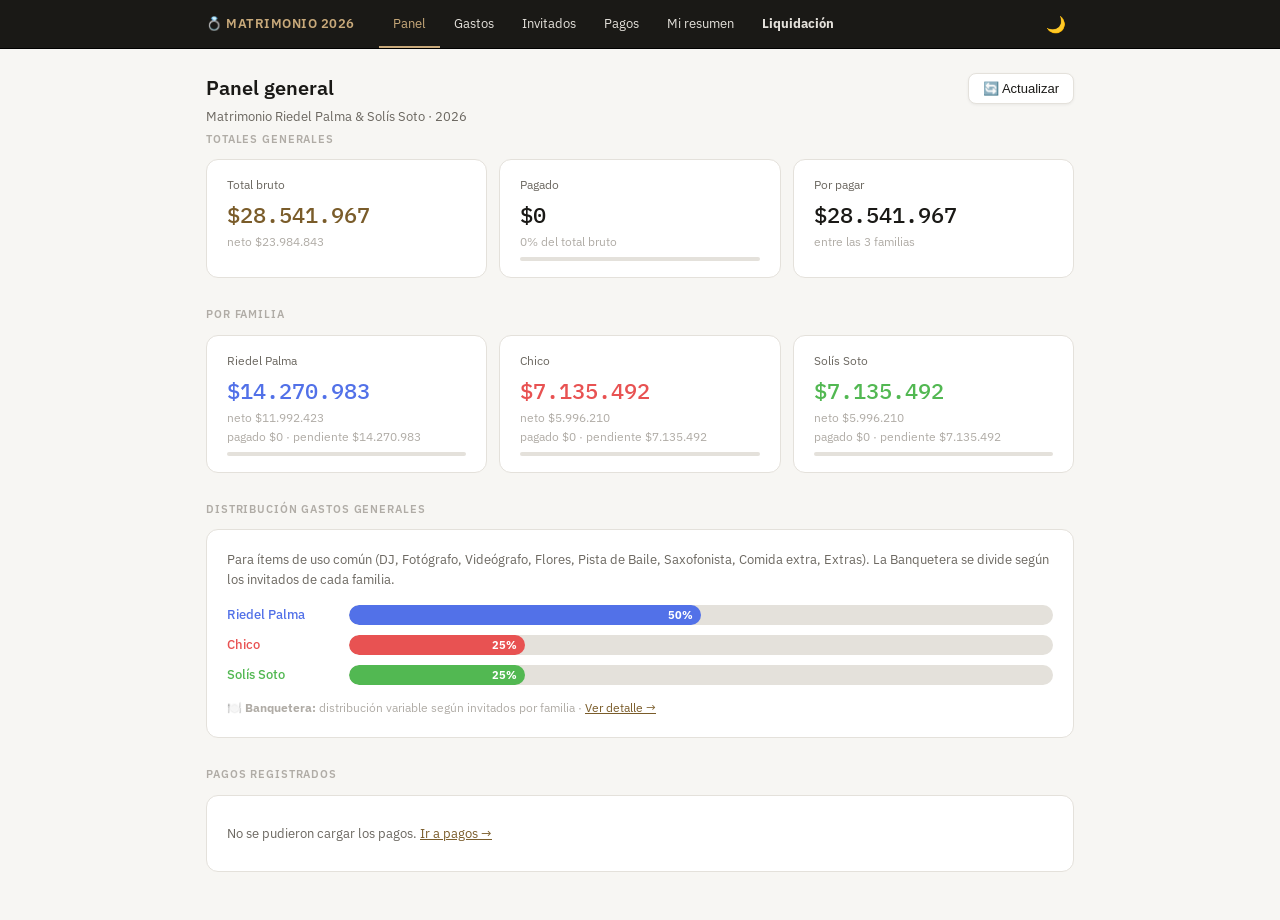
==== index.html @ 16d9fa41 "Update index.html" ====
<!DOCTYPE html>
<html lang="es">
<head>
<meta charset="UTF-8">
<meta name="viewport" content="width=device-width, initial-scale=1, viewport-fit=cover">
<title>Panel — Matrimonio 2026</title>
<link rel="stylesheet" href="style.css">
</head>
<body>

<nav class="site-nav">
  <div class="site-nav-inner">
    <a class="site-nav-brand" href="index.html">💍 Matrimonio 2026</a>
    <ul class="site-nav-links">
      <li><a href="index.html">Panel</a></li>
      <li><a href="gastos.html">Gastos</a></li>
      <li><a href="invitados.html">Invitados</a></li>
      <li><a href="pagos.html">Pagos</a></li>
      <li><a href="familia.html">Mi resumen</a></li>
      <li><a href="liquidacion.html"><strong>Liquidación</strong></a></li>
    </ul>
    <button class="theme-toggle" id="theme-toggle" aria-label="Cambiar tema">🌙</button>
  </div>
</nav>

<!-- Modal editar pago -->
<div id="edit-modal" style="display:none;position:fixed;inset:0;background:rgba(0,0,0,.5);z-index:999;align-items:center;justify-content:center;padding:20px">
  <div style="background:var(--bg-card);border:1px solid var(--border);border-radius:12px;padding:24px;width:100%;max-width:400px;box-shadow:0 16px 48px rgba(0,0,0,.4)">
    <div style="display:flex;justify-content:space-between;align-items:center;margin-bottom:18px">
      <span style="font-weight:600;font-size:15px">Editar pago</span>
      <button onclick="cerrarModal()" style="background:none;border:none;cursor:pointer;color:var(--fg-muted);font-size:20px;line-height:1">×</button>
    </div>
    <input type="hidden" id="edit-id">
    <div style="margin-bottom:12px">
      <label style="font-size:12px;font-weight:500;color:var(--fg-muted);display:block;margin-bottom:4px">Familia</label>
      <select id="edit-familia" style="width:100%;padding:8px 10px;border:1px solid var(--border);border-radius:7px;background:var(--input-bg,var(--card-bg));color:var(--fg);font-size:14px">
        <option value="Riedel Palma">Riedel Palma</option>
        <option value="Chico">Chico</option>
        <option value="Solís Soto">Solís Soto</option>
      </select>
    </div>
    <div style="margin-bottom:12px">
      <label style="font-size:12px;font-weight:500;color:var(--fg-muted);display:block;margin-bottom:4px">Concepto</label>
      <input id="edit-concepto" type="text" style="width:100%;padding:8px 10px;border:1px solid var(--border);border-radius:7px;background:var(--input-bg,var(--card-bg));color:var(--fg);font-size:14px;box-sizing:border-box">
    </div>
    <div style="margin-bottom:18px">
      <label style="font-size:12px;font-weight:500;color:var(--fg-muted);display:block;margin-bottom:4px">Monto ($)</label>
      <input id="edit-monto" type="number" min="0" style="width:100%;padding:8px 10px;border:1px solid var(--border);border-radius:7px;background:var(--input-bg,var(--card-bg));color:var(--fg);font-size:14px;box-sizing:border-box">
    </div>
    <div style="display:flex;gap:10px">
      <button onclick="cerrarModal()" style="flex:1;padding:9px;border:1px solid var(--border);border-radius:7px;background:none;color:var(--fg);cursor:pointer;font-size:14px">Cancelar</button>
      <button onclick="guardarEdicion()" style="flex:1;padding:9px;border:none;border-radius:7px;background:var(--accent);color:#fff;cursor:pointer;font-size:14px;font-weight:600">Guardar</button>
    </div>
  </div>
</div>

<main class="page">
  <div style="display:flex;align-items:flex-start;justify-content:space-between;flex-wrap:wrap;gap:10px;margin-bottom:4px">
    <div>
      <h1 class="page-title" style="margin:0">Panel general</h1>
      <p class="page-subtitle" style="margin:4px 0 0">Matrimonio Riedel Palma &amp; Solís Soto · 2026</p>
    </div>
    <button id="btn-refresh" onclick="refrescar()" style="display:inline-flex;align-items:center;gap:6px;padding:7px 14px;border-radius:8px;background:var(--bg-card);border:1px solid var(--border);color:var(--fg);cursor:pointer;font-size:13px;font-weight:500;box-shadow:0 1px 3px rgba(0,0,0,.06)">
      🔄 Actualizar
    </button>
  </div>
  <div id="root"></div>
</main>

<script type="module">
import { apiFetch, apiPost, fileToBase64, fmt, initTheme, highlightNav, toast } from './api.js';

initTheme();
highlightNav();

window.eliminarPago = async function(id) {
  if (!confirm('¿Eliminar este pago?')) return;
  try {
    const res = await apiPost({ action: 'deletePago', id });
    if (res.ok) {
      toast('Pago eliminado');
      try { localStorage.removeItem(PAGOS_CACHE_KEY); } catch(e) {}
      render();
    } else toast(res.error || 'Error al eliminar', false);
  } catch(e) { toast(e.message || 'Error', false); }
};

window.editarPago = function(id, familia, concepto, monto) {
  document.getElementById('edit-id').value       = id;
  document.getElementById('edit-familia').value  = familia;
  document.getElementById('edit-concepto').value = concepto;
  document.getElementById('edit-monto').value    = monto;
  document.getElementById('edit-modal').style.display = 'flex';
};
window.cerrarModal = function() {
  document.getElementById('edit-modal').style.display = 'none';
};
window.guardarEdicion = async function() {
  const id      = document.getElementById('edit-id').value;
  const familia = document.getElementById('edit-familia').value;
  const concepto= document.getElementById('edit-concepto').value.trim();
  const monto   = parseFloat(document.getElementById('edit-monto').value);
  if (!familia || !concepto || !monto) { toast('Completa todos los campos', false); return; }
  try {
    const res = await apiPost({ action: 'editPago', id, data: { familia, concepto, monto } });
    if (res.ok) {
      toast('Pago actualizado ✓');
      cerrarModal();
      try { localStorage.removeItem(PAGOS_CACHE_KEY); } catch(e) {}
      render();
    } else toast(res.error || 'Error', false);
  } catch(e) { toast(e.message || 'Error', false); }
};

// ── Totales fijos (sin Banquetera — ésta viene de la API) ─────
// Suma de: Centro de Eventos, DJ, Fotógrafo, Videógrafo,
// Maquilladora, Comida extra, Pista de Baile, Ceremonia,
// Saxofonista, Flores, Extras  (todos × 1.19 IVA normal)
const FIXED = {
  r: { n: 11992423, b: 14270983 },
  c: { n:  5996210, b:  7135492 },
  s: { n:  5996210, b:  7135492 },
};

// Ítems sin precio fijo (Ceremonia, Maquilladora) — sus pagos se suman al bruto total
const ZERO_BUDGET_NAMES = ['ceremonia', 'maquilladora'];
function computeZeroBudgetPaid(pagos) {
  const z = { r:0, c:0, s:0 };
  (pagos||[]).forEach(p => {
    const concepto = String(p.concepto||'').toLowerCase();
    if (ZERO_BUDGET_NAMES.some(n => concepto.startsWith(n) || concepto.includes(n))) {
      const k = p.familia === 'Riedel Palma' ? 'r' : p.familia === 'Chico' ? 'c' : 's';
      z[k] += Number(p.monto)||0;
    }
  });
  return z;
}

// ── Liquidación dos bloques ───────────────────────────────────
// Bloque A = Riedel (50% del total)
// Bloque B = Chico + Solís Soto (50% del total, 50/50 interno)
// Banquetera: split por invitados (sr% Riedel, resto para bloque B)
//
// Nivel 1: Riedel vs bloque B combinado
// Nivel 2: interno Chico vs Solís (50/50 de lo que corresponde al bloque B)

function computeLiquidacion(pagos, banq) {
  const paid = { r:0, c:0, s:0 };
  const banqPaid = { r:0, c:0, s:0 };

  (pagos||[]).forEach(p => {
    const k = p.familia === 'Riedel Palma' ? 'r' : p.familia === 'Chico' ? 'c' : 's';
    const m = Number(p.monto)||0;
    const c = String(p.concepto||'').toLowerCase();
    if (c.includes('banquetera') || c.includes('catering') || c.includes('comida')) {
      banqPaid[k] += m;
    } else {
      paid[k] += m;
    }
  });

  const restoTotal = paid.r + paid.c + paid.s;
  const banqTotal  = banqPaid.r + banqPaid.c + banqPaid.s;
  const grandTotal = restoTotal + banqTotal;

  // Split banquetera para Riedel (resto queda para bloque B)
  let sr = 0.50;
  if (banq && banq.totalInvitados > 0) sr = (banq.invitadosR||0) / banq.totalInvitados;

  // ─ Nivel 1: Riedel vs bloque B ─
  const riedel_paid  = paid.r + banqPaid.r;
  const riedel_debe  = restoTotal * 0.50 + banqTotal * sr;
  const riedel_net   = riedel_paid - riedel_debe; // + = acreedor, − = deudor

  // ─ Nivel 2: interno Chico / Solís ─
  // Cada uno debe pagar 50% de la obligación total del bloque B
  const cs_debe_total = restoTotal * 0.50 + banqTotal * (1 - sr);
  const each_cs_debe  = cs_debe_total / 2;
  const c_paid = paid.c + banqPaid.c;
  const s_paid = paid.s + banqPaid.s;
  const c_net  = c_paid - each_cs_debe; // + = acreedor, − = deudor (dentro del bloque)
  const s_net  = s_paid - each_cs_debe;

  return { riedel_net, c_net, s_net, riedel_paid, c_paid, s_paid, riedel_debe, each_cs_debe, grandTotal, cs_debe_total };
}

function renderLiquidacion(pagos) {
  const banq = _lastBanq;
  const { riedel_net, c_net, s_net, riedel_paid, c_paid, s_paid, riedel_debe, each_cs_debe, grandTotal, cs_debe_total } = computeLiquidacion(pagos, banq);

  const NAMES = { r:'Riedel Palma', c:'Chico', s:'Solís Soto' };
  const badge = k => `<span class="badge badge-${k}">${NAMES[k]}</span>`;
  const badgeCS = `<span class="badge badge-c" style="margin-right:2px">Chico</span><span class="badge badge-s">Solís Soto</span>`;

  if (grandTotal < 100) {
    return `<p style="font-size:13px;color:var(--fg-muted);padding:4px 0">Aún no hay pagos registrados.</p>`;
  }

  // Nivel 1: transferencia entre bloques
  const bloqueRow = (() => {
    const cs_paid = c_paid + s_paid;
    const rColor = riedel_net >= 0 ? 'var(--green,#22c55e)' : 'var(--red,#ef4444)';
    const csColor = riedel_net <= 0 ? 'var(--green,#22c55e)' : 'var(--red,#ef4444)';
    const inter = Math.abs(Math.round(riedel_net));
    const interRow = inter > 100 ? `
      <div style="display:flex;align-items:center;gap:10px;padding:14px 0;border-top:1px solid var(--border);margin-top:4px">
        ${riedel_net < 0 ? badge('r') : badgeCS}
        <span style="color:var(--fg-faint);font-size:20px;line-height:1">→</span>
        ${riedel_net < 0 ? badgeCS : badge('r')}
        <span style="flex:1"></span>
        <span style="font-size:17px;font-weight:700;font-variant-numeric:tabular-nums">$${fmt(inter)}</span>
      </div>` : `<div style="padding:10px 0;color:var(--fg-muted);font-size:13px">✅ Ambos bloques están al día entre sí.</div>`;
    return `
      <div style="display:flex;justify-content:space-between;align-items:center;padding:12px 0;border-bottom:1px solid var(--border);font-size:13px">
        ${badge('r')}
        <span style="color:var(--fg-muted)">pagó $${fmt(riedel_paid)} · debía $${fmt(Math.round(riedel_debe))}</span>
        <span style="font-weight:600;color:${rColor}">${riedel_net >= 0 ? '✔' : '→ ' + fmt(Math.abs(Math.round(riedel_net)))}</span>
      </div>
      <div style="display:flex;justify-content:space-between;align-items:center;padding:12px 0;border-bottom:1px solid var(--border);font-size:13px">
        ${badgeCS}
        <span style="color:var(--fg-muted)">pagó $${fmt(c_paid + s_paid)} · debían $${fmt(Math.round(cs_debe_total))}</span>
        <span style="font-weight:600;color:${csColor}">${riedel_net <= 0 ? '✔' : '→ ' + fmt(Math.abs(Math.round(riedel_net)))}</span>
      </div>
      ${interRow}`;
  })();

  // Nivel 2: interno Chico / Solís
  const internoRow = (() => {
    const inter = Math.abs(Math.round(c_net));
    if (inter < 100) return `<div style="padding:10px 0;color:var(--fg-muted);font-size:13px">✅ Chico y Solís están al día entre sí.</div>`;
    const from = c_net < 0 ? 'c' : 's';
    const to   = c_net < 0 ? 's' : 'c';
    return `
      <div style="display:flex;justify-content:space-between;align-items:center;padding:10px 0;border-bottom:1px solid var(--border);font-size:13px">
        ${badge('c')}
        <span style="color:var(--fg-muted)">pagó $${fmt(c_paid)} · debía $${fmt(Math.round(each_cs_debe))}</span>
        <span style="font-weight:600;color:${c_net < 0 ? 'var(--red,#ef4444)' : 'var(--green,#22c55e)'}">
          ${c_net >= 0 ? '✔' : '→ ' + fmt(Math.abs(Math.round(c_net)))}
        </span>
      </div>
      <div style="display:flex;justify-content:space-between;align-items:center;padding:10px 0;border-bottom:1px solid var(--border);font-size:13px">
        ${badge('s')}
        <span style="color:var(--fg-muted)">pagó $${fmt(s_paid)} · debía $${fmt(Math.round(each_cs_debe))}</span>
        <span style="font-weight:600;color:${s_net < 0 ? 'var(--red,#ef4444)' : 'var(--green,#22c55e)'}">
          ${s_net >= 0 ? '✔' : '→ ' + fmt(Math.abs(Math.round(s_net)))}
        </span>
      </div>
      <div style="display:flex;align-items:center;gap:10px;padding:14px 0;border-top:1px solid var(--border);margin-top:4px">
        ${badge(from)}
        <span style="color:var(--fg-faint);font-size:20px;line-height:1">→</span>
        ${badge(to)}
        <span style="flex:1"></span>
        <span style="font-size:17px;font-weight:700;font-variant-numeric:tabular-nums">$${fmt(inter)}</span>
      </div>`;
  })();

  return `
    <div style="font-size:11px;font-weight:600;color:var(--fg-muted);letter-spacing:.06em;text-transform:uppercase;margin-bottom:4px">Total pagado entre todos</div>
    <div style="font-size:26px;font-weight:700;font-variant-numeric:tabular-nums;margin-bottom:20px">$${fmt(grandTotal)}</div>

    <div style="font-size:11px;font-weight:600;color:var(--fg-muted);letter-spacing:.06em;text-transform:uppercase;margin-bottom:6px">Entre bloques (Riedel 50% · Chico+Solís 50%)</div>
    ${bloqueRow}

    <div style="font-size:11px;font-weight:600;color:var(--fg-muted);letter-spacing:.06em;text-transform:uppercase;margin:22px 0 6px">Interno: Chico / Solís Soto</div>
    ${internoRow}

    <p style="font-size:11px;color:var(--fg-faint);margin-top:14px">Banquetera por número de invitados · todo lo demás 50/50 entre bloques · Chico y Solís dividen su mitad al 50/50.</p>
  `;
}

const root = document.getElementById('root');
let BRUTO = { r:0, c:0, s:0 };
let NETO  = { r:0, c:0, s:0 };
let BRUTO_TOTAL = 0, NETO_TOTAL = 0;
let _lastBanq = null; // para liquidación

function familiaCard(k, label, bruto, neto, pagado, pend) {
  const pct = bruto > 0 ? Math.min(100, Math.round(pagado / bruto * 100)) : 0;
  return `<div class="stat-tile ${k}">
    <div class="label">${label}</div>
    <div class="value">$${fmt(bruto)}</div>
    <div class="sub" style="display:flex;flex-direction:column;gap:1px">
      <span>neto $${fmt(neto)}</span>
      <span>pagado $${fmt(pagado)} · pendiente $${fmt(pend)}</span>
    </div>
    <div class="progress-wrap"><div class="progress-track">
      <div class="progress-fill" style="width:${pct}%;background:var(--${k}-color)"></div>
    </div></div>
  </div>`;
}

function renderPagos(pagos) {
  if (!pagos || !pagos.length) {
    return '<p style="color:var(--fg-muted);font-size:13px;padding:8px 0">Aún no hay pagos. <a href="pagos.html" style="color:var(--accent-fg)">Registrar uno →</a></p>';
  }
  const todos = [...pagos].reverse();
  return `<div class="table-wrap"><table>
    <thead><tr><th>Fecha</th><th>Familia</th><th>Concepto</th><th class="num">Monto</th><th>Comprobante</th><th></th></tr></thead>
    <tbody>${todos.map(p => {
      const k = p.familia === 'Riedel Palma' ? 'r' : p.familia === 'Chico' ? 'c' : 's';
      const urls = p.comprobante
        ? p.comprobante.split(',').map(u => u.trim()).filter(u => u.startsWith('http'))
        : [];
      const verLinks = urls.map((u, i) =>
        `<a href="${u}" target="_blank" style="color:var(--accent-fg);font-size:12px">
          ${urls.length > 1 ? `Ver ${i+1}` : 'Ver'} →
        </a>`).join('');
      const comp = `
        <div style="display:inline-flex;align-items:center;gap:6px;flex-wrap:wrap">
          ${verLinks}
          <label style="cursor:pointer;color:var(--accent-fg);font-size:12px;display:inline-flex;align-items:center;gap:3px">
            📎 ${urls.length ? 'Otro' : 'Adjuntar'}
            <input type="file" accept="image/*,application/pdf" hidden
              onchange="subirComp('${p.id}', this)">
          </label>
        </div>`;
      return `<tr>
        <td>${p.fecha}</td>
        <td><span class="badge badge-${k}">${p.familia}</span></td>
        <td>${p.concepto}</td>
        <td class="num">$${fmt(p.monto)}</td>
        <td id="comp-cell-${p.id}">${comp}</td>
        <td style="white-space:nowrap">
          ${!p.id.startsWith('G') ? `<button class="btn-edit-pago"
            data-id="${p.id}"
            data-familia="${p.familia}"
            data-concepto="${(p.concepto||'').replace(/&/g,'&amp;').replace(/"/g,'&quot;')}"
            data-monto="${p.monto}"
            style="background:none;border:none;cursor:pointer;color:var(--fg-muted);font-size:14px;padding:2px 5px;line-height:1" title="Editar">✏️</button>` : ''}
          <button onclick="eliminarPago('${p.id}')" style="background:none;border:none;cursor:pointer;color:var(--fg-faint);font-size:16px;padding:2px 5px;line-height:1" title="Eliminar">×</button>
        </td>
      </tr>`;
    }).join('')}</tbody>
  </table></div>
  <p style="text-align:right;margin-top:10px"><a href="pagos.html" style="color:var(--accent-fg);font-size:13px">Registrar pago →</a></p>`;
}

window.subirComp = async function(pagoId, input) {
  const file = input.files[0];
  if (!file) return;
  const cell = document.getElementById(`comp-cell-${pagoId}`);
  // Guardar URLs existentes antes de mostrar "Subiendo…"
  const prevUrls = cell
    ? Array.from(cell.querySelectorAll('a[href]')).map(a => a.href).filter(u => u.startsWith('http'))
    : [];
  if (cell) cell.innerHTML = '<span style="font-size:12px;color:var(--fg-muted)">Subiendo…</span>';
  try {
    const b64 = await fileToBase64(file);
    const res = await apiPost({
      action:   'uploadComprobante',
      pagoId,
      fileData: b64,
      mimeType: file.type,
      fileName: file.name,
    });
    if (res.ok && res.url) {
      const allUrls = res.allUrls
        ? res.allUrls.split(',').map(u => u.trim()).filter(u => u.startsWith('http'))
        : [...prevUrls, res.url].filter((u, i, arr) => u.startsWith('http') && arr.indexOf(u) === i);
      const verLinks = allUrls.map((u, i) =>
        `<a href="${u}" target="_blank" style="color:var(--accent-fg);font-size:12px">
          ${allUrls.length > 1 ? `Ver ${i+1}` : 'Ver'} →
        </a>`).join('');
      if (cell) cell.innerHTML = `
        <div style="display:inline-flex;align-items:center;gap:6px;flex-wrap:wrap">
          ${verLinks}
          <label style="cursor:pointer;color:var(--accent-fg);font-size:12px;display:inline-flex;align-items:center;gap:3px">
            📎 Otro
            <input type="file" accept="image/*,application/pdf" hidden
              onchange="subirComp('${pagoId}', this)">
          </label>
        </div>`;
      try { localStorage.removeItem(PAGOS_CACHE_KEY); } catch(e) {}
      toast('Comprobante subido ✓');
    } else {
      if (cell) cell.innerHTML = '<span style="color:#c0392b;font-size:12px">Error</span>';
      toast('Error al subir', false);
    }
  } catch(err) {
    if (cell) cell.innerHTML = '<span style="color:#c0392b;font-size:12px">Error</span>';
    toast(err.message || 'Error al subir', false);
  }
};

function renderPanel(pagos) {
  const pagado = { r: 0, c: 0, s: 0 };
  (pagos || []).forEach(p => {
    const k = p.familia === 'Riedel Palma' ? 'r' : p.familia === 'Chico' ? 'c' : 's';
    pagado[k] += Number(p.monto) || 0;
  });
  const pagadoTotal = pagado.r + pagado.c + pagado.s;

  // Ítems sin precio fijo (ej. Ceremonia) — sus pagos engrosan el total bruto
  const zp = computeZeroBudgetPaid(pagos);
  const bruto = { r: BRUTO.r + zp.r, c: BRUTO.c + zp.c, s: BRUTO.s + zp.s };
  const brutoTotal = bruto.r + bruto.c + bruto.s;

  const pend = {
    r: Math.max(0, bruto.r - pagado.r),
    c: Math.max(0, bruto.c - pagado.c),
    s: Math.max(0, bruto.s - pagado.s),
  };
  const pendTotal = pend.r + pend.c + pend.s;
  const pct = brutoTotal > 0 ? Math.min(100, Math.round(pagadoTotal / brutoTotal * 100)) : 0;

  root.innerHTML = `
    <div class="section-label">Totales generales</div>
    <div class="stat-grid" style="margin-bottom:28px">
      <div class="stat-tile t">
        <div class="label">Total bruto</div>
        <div class="value">$${fmt(brutoTotal)}</div>
        <div class="sub">neto $${fmt(NETO_TOTAL)}</div>
      </div>
      <div class="stat-tile">
        <div class="label">Pagado</div>
        <div class="value">$${fmt(pagadoTotal)}</div>
        <div class="sub">${pct}% del total bruto</div>
        <div class="progress-wrap"><div class="progress-track"><div class="progress-fill" style="width:${pct}%"></div></div></div>
      </div>
      <div class="stat-tile">
        <div class="label">Por pagar</div>
        <div class="value">$${fmt(pendTotal)}</div>
        <div class="sub">entre las 3 familias</div>
      </div>
    </div>

    <div class="section-label">Por familia</div>
    <div class="stat-grid" style="margin-bottom:28px">
      ${familiaCard('r','Riedel Palma',bruto.r,NETO.r,pagado.r,pend.r)}
      ${familiaCard('c','Chico',bruto.c,NETO.c,pagado.c,pend.c)}
      ${familiaCard('s','Solís Soto',bruto.s,NETO.s,pagado.s,pend.s)}
    </div>

    <div class="section-label">Distribución gastos generales</div>
    <div class="card" style="margin-bottom:28px">
      <p style="font-size:13px;color:var(--fg-muted);margin:0 0 16px">
        Para ítems de uso común (DJ, Fotógrafo, Videógrafo, Flores, Pista de Baile, Saxofonista, Comida extra, Extras). La Banquetera se divide según los invitados de cada familia.
      </p>
      <div style="display:flex;flex-direction:column;gap:10px">
        <div style="display:flex;align-items:center;gap:12px">
          <span style="width:110px;font-size:13px;font-weight:500;color:var(--r-color)">Riedel Palma</span>
          <div style="flex:1;background:var(--border);border-radius:99px;overflow:hidden;height:20px">
            <div style="width:50%;background:var(--r-color);height:100%;border-radius:99px;display:flex;align-items:center;justify-content:flex-end;padding-right:8px">
              <span style="font-size:11px;font-weight:700;color:#fff">50%</span>
            </div>
          </div>
        </div>
        <div style="display:flex;align-items:center;gap:12px">
          <span style="width:110px;font-size:13px;font-weight:500;color:var(--c-color)">Chico</span>
          <div style="flex:1;background:var(--border);border-radius:99px;overflow:hidden;height:20px">
            <div style="width:25%;background:var(--c-color);height:100%;border-radius:99px;display:flex;align-items:center;justify-content:flex-end;padding-right:8px">
              <span style="font-size:11px;font-weight:700;color:#fff">25%</span>
            </div>
          </div>
        </div>
        <div style="display:flex;align-items:center;gap:12px">
          <span style="width:110px;font-size:13px;font-weight:500;color:var(--s-color)">Solís Soto</span>
          <div style="flex:1;background:var(--border);border-radius:99px;overflow:hidden;height:20px">
            <div style="width:25%;background:var(--s-color);height:100%;border-radius:99px;display:flex;align-items:center;justify-content:flex-end;padding-right:8px">
              <span style="font-size:11px;font-weight:700;color:#fff">25%</span>
            </div>
          </div>
        </div>
      </div>
      <p style="font-size:12px;color:var(--fg-faint);margin:14px 0 0">
        🍽️ <strong>Banquetera:</strong> distribución variable según invitados por familia · <a href="gastos.html" style="color:var(--accent-fg)">Ver detalle →</a>
      </p>
    </div>

    <div class="section-label">Pagos registrados</div>
    <div class="card" id="pagos-card">
      ${renderPagos(pagos)}
    </div>

  `;
}

const PAGOS_CACHE_KEY = 'panel_pagos_v1';
const BANQ_CACHE_KEY  = 'panel_banq_v1';

function getCached(key) {
  try {
    const raw = localStorage.getItem(key);
    if (!raw) return null;
    const { ts, data } = JSON.parse(raw);
    if (Date.now() - ts < 10 * 60 * 1000) return data;
  } catch(e) {}
  return null;
}
function setCached(key, data) {
  try { localStorage.setItem(key, JSON.stringify({ ts: Date.now(), data })); } catch(e) {}
}

function applyBanq(banq) {
  if (!banq || banq.error) return;
  _lastBanq = banq;
  BRUTO = { r: FIXED.r.b + (banq.rb||0), c: FIXED.c.b + (banq.cb||0), s: FIXED.s.b + (banq.sb||0) };
  NETO  = { r: FIXED.r.n + (banq.rn||0), c: FIXED.c.n + (banq.cn||0), s: FIXED.s.n + (banq.sn||0) };
  BRUTO_TOTAL = BRUTO.r + BRUTO.c + BRUTO.s;
  NETO_TOTAL  = NETO.r  + NETO.c  + NETO.s;
}

async function render() {
  const cachedPagos = getCached(PAGOS_CACHE_KEY);
  const cachedBanq  = getCached(BANQ_CACHE_KEY);

  // Render inmediato con lo que hay en caché
  BRUTO = { r: FIXED.r.b, c: FIXED.c.b, s: FIXED.s.b };
  NETO  = { r: FIXED.r.n, c: FIXED.c.n, s: FIXED.s.n };
  BRUTO_TOTAL = BRUTO.r + BRUTO.c + BRUTO.s;
  NETO_TOTAL  = NETO.r  + NETO.c  + NETO.s;
  applyBanq(cachedBanq);           // totales completos si ya tenemos banquetera cacheada
  renderPanel(cachedPagos || []);

  // Actualizar desde la API en segundo plano
  try {
    const [banq, pagos] = await Promise.all([
      apiFetch('banquetera'),
      apiFetch('pagos'),
    ]);
    if (banq && !banq.error) {
      setCached(BANQ_CACHE_KEY, banq);
      applyBanq(banq);
    }
    const data = pagos || [];
    setCached(PAGOS_CACHE_KEY, data);
    renderPanel(data);
  } catch(e) {
    if (!cachedPagos) {
      const card = document.getElementById('pagos-card');
      if (card) card.innerHTML = `<p style="color:var(--fg-muted);font-size:13px;padding:8px 0">
        No se pudieron cargar los pagos. <a href="pagos.html" style="color:var(--accent-fg)">Ir a pagos →</a>
      </p>`;
    }
  }
}

// Delegated listener para botones de editar pago (evita problemas con comillas en onclick inline)
root.addEventListener('click', e => {
  const btn = e.target.closest('.btn-edit-pago');
  if (!btn) return;
  editarPago(btn.dataset.id, btn.dataset.familia, btn.dataset.concepto, parseFloat(btn.dataset.monto));
});

async function refrescar() {
  const btn = document.getElementById('btn-refresh');
  if (btn) { btn.textContent = '⏳ Cargando…'; btn.disabled = true; }
  try { localStorage.removeItem(PAGOS_CACHE_KEY); } catch(e) {}
  try { localStorage.removeItem(BANQ_CACHE_KEY); } catch(e) {}
  await render();
  if (btn) { btn.innerHTML = '🔄 Actualizar'; btn.disabled = false; }
}

render();
</script>
</body>
</html>
---- style.css ----
/* ============================================================
   Matrimonio 2026 — Sistema de diseño compartido
   ============================================================ */

@import url('https://fonts.googleapis.com/css2?family=IBM+Plex+Sans:wght@300;400;500;600&family=IBM+Plex+Mono:wght@400;500&display=swap');

/* ── Tokens ─────────────────────────────────────────────────── */
:root {
  --bg:        #f7f6f3;
  --bg-card:   #ffffff;
  --fg:        #1a1916;
  --fg-muted:  #6b6760;
  --fg-faint:  #b0aca6;
  --border:    #e4e1db;
  --border-strong: #ccc9c2;
  --accent:    #c8a97a;
  --accent-fg: #7a5c2a;
  --r-color:   #5271e8;
  --c-color:   #e85252;
  --s-color:   #52b852;
  --nav-bg:    #1a1916;
  --nav-fg:    #e4e1db;
  --nav-active:#c8a97a;
  color-scheme: light;
}

@media (prefers-color-scheme: dark) {
  :root:not([data-theme="light"]) {
    --bg:        #1a1916;
    --bg-card:   #242220;
    --fg:        #ede9e3;
    --fg-muted:  #9b9790;
    --fg-faint:  #5c5a55;
    --border:    #2e2c29;
    --border-strong: #3e3c38;
    --accent:    #c8a97a;
    --accent-fg: #e8c898;
    --nav-bg:    #111110;
    --nav-fg:    #c8c4be;
    color-scheme: dark;
  }
}
:root[data-theme="dark"] {
  --bg:        #1a1916;
  --bg-card:   #242220;
  --fg:        #ede9e3;
  --fg-muted:  #9b9790;
  --fg-faint:  #5c5a55;
  --border:    #2e2c29;
  --border-strong: #3e3c38;
  --accent:    #c8a97a;
  --accent-fg: #e8c898;
  --nav-bg:    #111110;
  --nav-fg:    #c8c4be;
  color-scheme: dark;
}

/* ── Reset ──────────────────────────────────────────────────── */
*, *::before, *::after { box-sizing: border-box; margin: 0; padding: 0; }

body {
  background: var(--bg);
  color: var(--fg);
  font-family: 'IBM Plex Sans', system-ui, sans-serif;
  font-size: 14px;
  line-height: 1.5;
  min-height: 100vh;
}

/* ── Nav ────────────────────────────────────────────────────── */
.site-nav {
  background: var(--nav-bg);
  position: sticky;
  top: 0;
  z-index: 100;
  border-bottom: 1px solid #000;
}
.site-nav-inner {
  display: flex;
  align-items: center;
  gap: 0;
  max-width: 900px;
  margin: 0 auto;
  padding: 0 16px;
  height: 48px;
}
.site-nav-brand {
  color: var(--nav-active);
  font-size: 13px;
  font-weight: 600;
  letter-spacing: 0.04em;
  text-transform: uppercase;
  text-decoration: none;
  margin-right: 24px;
  white-space: nowrap;
}
.site-nav-links {
  display: flex;
  align-items: center;
  gap: 0;
  list-style: none;
  overflow-x: auto;
  flex: 1;
}
.site-nav-links a {
  display: block;
  padding: 0 14px;
  height: 48px;
  line-height: 48px;
  color: var(--nav-fg);
  text-decoration: none;
  font-size: 13px;
  white-space: nowrap;
  transition: color 0.15s;
  border-bottom: 2px solid transparent;
}
.site-nav-links a:hover  { color: #fff; }
.site-nav-links a.active { color: var(--nav-active); border-bottom-color: var(--nav-active); }

/* Theme toggle */
.theme-toggle {
  margin-left: auto;
  background: none;
  border: none;
  color: var(--nav-fg);
  cursor: pointer;
  font-size: 16px;
  padding: 8px;
  border-radius: 6px;
}
.theme-toggle:hover { color: #fff; }

/* ── Page layout ────────────────────────────────────────────── */
.page {
  max-width: 900px;
  margin: 0 auto;
  padding: 24px 16px 48px;
}

.page-title {
  font-size: 20px;
  font-weight: 600;
  margin-bottom: 4px;
}
.page-subtitle {
  color: var(--fg-muted);
  font-size: 13px;
  margin-bottom: 24px;
}

/* ── Cards ──────────────────────────────────────────────────── */
.card {
  background: var(--bg-card);
  border: 1px solid var(--border);
  border-radius: 12px;
  padding: 20px;
}

.section-label {
  font-size: 11px;
  font-weight: 600;
  letter-spacing: 0.08em;
  text-transform: uppercase;
  color: var(--fg-faint);
  margin-bottom: 12px;
}

/* ── Stat tiles ─────────────────────────────────────────────── */
.stat-grid {
  display: grid;
  grid-template-columns: repeat(auto-fit, minmax(180px, 1fr));
  gap: 12px;
  margin-bottom: 20px;
}
.stat-tile {
  background: var(--bg-card);
  border: 1px solid var(--border);
  border-radius: 12px;
  padding: 16px 20px;
}
.stat-tile .label { font-size: 12px; color: var(--fg-muted); margin-bottom: 4px; }
.stat-tile .value {
  font-family: 'IBM Plex Mono', monospace;
  font-size: 22px;
  font-weight: 500;
  font-variant-numeric: tabular-nums;
}
.stat-tile .sub {
  font-size: 12px;
  color: var(--fg-faint);
  margin-top: 2px;
}
.stat-tile.r .value { color: var(--r-color); }
.stat-tile.c .value { color: var(--c-color); }
.stat-tile.s .value { color: var(--s-color); }
.stat-tile.t .value { color: var(--accent-fg); }

/* ── Tables ─────────────────────────────────────────────────── */
.table-wrap { overflow-x: auto; }
table {
  width: 100%;
  border-collapse: collapse;
  font-size: 13px;
}
th {
  text-align: left;
  font-size: 11px;
  font-weight: 600;
  letter-spacing: 0.05em;
  text-transform: uppercase;
  color: var(--fg-faint);
  padding: 8px 12px;
  border-bottom: 1px solid var(--border);
  white-space: nowrap;
}
td {
  padding: 10px 12px;
  border-bottom: 1px solid var(--border);
  vertical-align: middle;
}
tr:last-child td { border-bottom: none; }
tr:hover td { background: var(--bg); }
.num {
  font-family: 'IBM Plex Mono', monospace;
  font-variant-numeric: tabular-nums;
  text-align: right;
}

/* ── Tabs ───────────────────────────────────────────────────── */
.tabs {
  display: flex;
  gap: 0;
  border-bottom: 1px solid var(--border);
  margin-bottom: 16px;
  overflow-x: auto;
}
.tab-btn {
  background: none;
  border: none;
  border-bottom: 2px solid transparent;
  padding: 10px 16px;
  font: 13px/1 'IBM Plex Sans', sans-serif;
  color: var(--fg-muted);
  cursor: pointer;
  white-space: nowrap;
  margin-bottom: -1px;
}
.tab-btn:hover  { color: var(--fg); }
.tab-btn.active { color: var(--fg); border-bottom-color: var(--accent); font-weight: 500; }

/* ── Search ─────────────────────────────────────────────────── */
.search-wrap { margin-bottom: 14px; }
.search-input {
  width: 100%;
  padding: 9px 14px;
  border: 1px solid var(--border);
  border-radius: 8px;
  background: var(--bg);
  color: var(--fg);
  font: 14px/1 'IBM Plex Sans', sans-serif;
  outline: none;
}
.search-input:focus    { border-color: var(--border-strong); }
.search-input::placeholder { color: var(--fg-faint); }

/* ── Badges ─────────────────────────────────────────────────── */
.badge {
  display: inline-block;
  padding: 2px 8px;
  border-radius: 4px;
  font-size: 11px;
  font-weight: 500;
}
.badge-r { background: #dde5fd; color: #2a44b0; }
.badge-c { background: #fde5e5; color: #b02a2a; }
.badge-s { background: #e5fde5; color: #2a7a2a; }
@media (prefers-color-scheme: dark) {
  :root:not([data-theme="light"]) .badge-r { background: #1e2a5a; color: #8fa5f0; }
  :root:not([data-theme="light"]) .badge-c { background: #4a1a1a; color: #f09090; }
  :root:not([data-theme="light"]) .badge-s { background: #1a3a1a; color: #80c880; }
}
:root[data-theme="dark"] .badge-r { background: #1e2a5a; color: #8fa5f0; }
:root[data-theme="dark"] .badge-c { background: #4a1a1a; color: #f09090; }
:root[data-theme="dark"] .badge-s { background: #1a3a1a; color: #80c880; }

/* ── Buttons ─────────────────────────────────────────────────── */
.btn {
  display: inline-flex;
  align-items: center;
  gap: 6px;
  padding: 9px 18px;
  border-radius: 8px;
  font: 13px/1 'IBM Plex Sans', sans-serif;
  font-weight: 500;
  cursor: pointer;
  border: 1px solid var(--border);
  background: var(--bg-card);
  color: var(--fg);
  text-decoration: none;
  transition: border-color 0.15s, background 0.15s;
}
.btn:hover { border-color: var(--border-strong); }
.btn-primary {
  background: var(--accent);
  border-color: var(--accent);
  color: #1a1000;
}
.btn-primary:hover { opacity: 0.9; }

/* ── Guest list ──────────────────────────────────────────────── */
.guest-grid {
  display: flex;
  flex-direction: column;
  gap: 4px;
}
.guest-item {
  display: flex;
  align-items: center;
  gap: 8px;
  padding: 9px 12px;
  background: var(--bg);
  border: 1px solid var(--border);
  border-radius: 8px;
  font-size: 13px;
}
.guest-item .guest-name {
  flex: 1;
  min-width: 0;
}
.guest-tag {
  font-size: 10px;
  font-weight: 500;
  padding: 2px 6px;
  border-radius: 3px;
  background: var(--border);
  color: var(--fg-muted);
  white-space: nowrap;
}
.guest-tipo {
  font-size: 10px;
  font-weight: 500;
  padding: 2px 7px;
  border-radius: 3px;
  background: color-mix(in srgb, var(--accent) 15%, transparent);
  color: var(--accent-fg);
  white-space: nowrap;
}
.btn-delete-guest {
  margin-left: auto;
  background: none;
  border: none;
  cursor: pointer;
  color: var(--fg-faint);
  font-size: 14px;
  padding: 2px 4px;
  border-radius: 4px;
  line-height: 1;
  transition: color .15s, background .15s;
  flex-shrink: 0;
}
.btn-delete-guest:hover { color: #c0392b; background: rgba(192,57,43,.1); }

/* ── Progress bar ────────────────────────────────────────────── */
.progress-wrap { margin-top: 6px; }
.progress-track {
  height: 4px;
  background: var(--border);
  border-radius: 2px;
  overflow: hidden;
}
.progress-fill {
  height: 100%;
  border-radius: 2px;
  background: var(--accent);
  transition: width 0.4s ease;
}

/* ── Upload area ─────────────────────────────────────────────── */
.upload-area {
  border: 2px dashed var(--border);
  border-radius: 10px;
  padding: 32px;
  text-align: center;
  cursor: pointer;
  transition: border-color 0.15s, background 0.15s;
}
.upload-area:hover, .upload-area.drag { border-color: var(--accent); background: var(--bg); }
.upload-area svg { color: var(--fg-faint); margin-bottom: 8px; }
.upload-area .hint { font-size: 13px; color: var(--fg-muted); }
.upload-area .hint b { color: var(--fg); }

/* ── Form ─────────────────────────────────────────────────────── */
.form-row {
  display: grid;
  grid-template-columns: 1fr 1fr;
  gap: 12px;
  margin-bottom: 12px;
}
@media (max-width: 480px) { .form-row { grid-template-columns: 1fr; } }

.form-group { display: flex; flex-direction: column; gap: 4px; }
.form-label { font-size: 12px; font-weight: 500; color: var(--fg-muted); }
.form-input, .form-select {
  padding: 9px 12px;
  border: 1px solid var(--border);
  border-radius: 8px;
  background: var(--bg);
  color: var(--fg);
  font: 14px/1 'IBM Plex Sans', sans-serif;
  outline: none;
}
.form-input:focus, .form-select:focus { border-color: var(--border-strong); }
.form-select option { background: var(--bg-card); }

/* ── Toast ────────────────────────────────────────────────────── */
.toast {
  position: fixed;
  bottom: 24px;
  right: 24px;
  background: var(--fg);
  color: var(--bg);
  padding: 12px 20px;
  border-radius: 10px;
  font-size: 13px;
  font-weight: 500;
  box-shadow: 0 4px 20px rgba(0,0,0,.2);
  z-index: 999;
  transition: opacity 0.3s;
}
.toast.hide { opacity: 0; pointer-events: none; }

/* ── Loading ──────────────────────────────────────────────────── */
.loading {
  display: flex;
  align-items: center;
  justify-content: center;
  gap: 8px;
  padding: 40px;
  color: var(--fg-muted);
  font-size: 13px;
}
.spinner {
  width: 16px; height: 16px;
  border: 2px solid var(--border);
  border-top-color: var(--accent);
  border-radius: 50%;
  animation: spin 0.6s linear infinite;
}
@keyframes spin { to { transform: rotate(360deg); } }

/* ── Error ────────────────────────────────────────────────────── */
.error-msg {
  padding: 12px 16px;
  background: #fde5e5;
  border: 1px solid #f0b0b0;
  border-radius: 8px;
  color: #8a2020;
  font-size: 13px;
}
:root[data-theme="dark"] .error-msg,
@media (prefers-color-scheme: dark) {
  :root:not([data-theme="light"]) .error-msg {
    background: #4a1a1a;
    border-color: #7a3030;
    color: #f09090;
  }
}

/* ── Responsive ───────────────────────────────────────────────── */
@media (max-width: 600px) {
  .stat-grid { grid-template-columns: 1fr 1fr; }
  .stat-tile .value { font-size: 18px; }
}
@media (max-width: 400px) {
  .stat-grid { grid-template-columns: 1fr; }
}
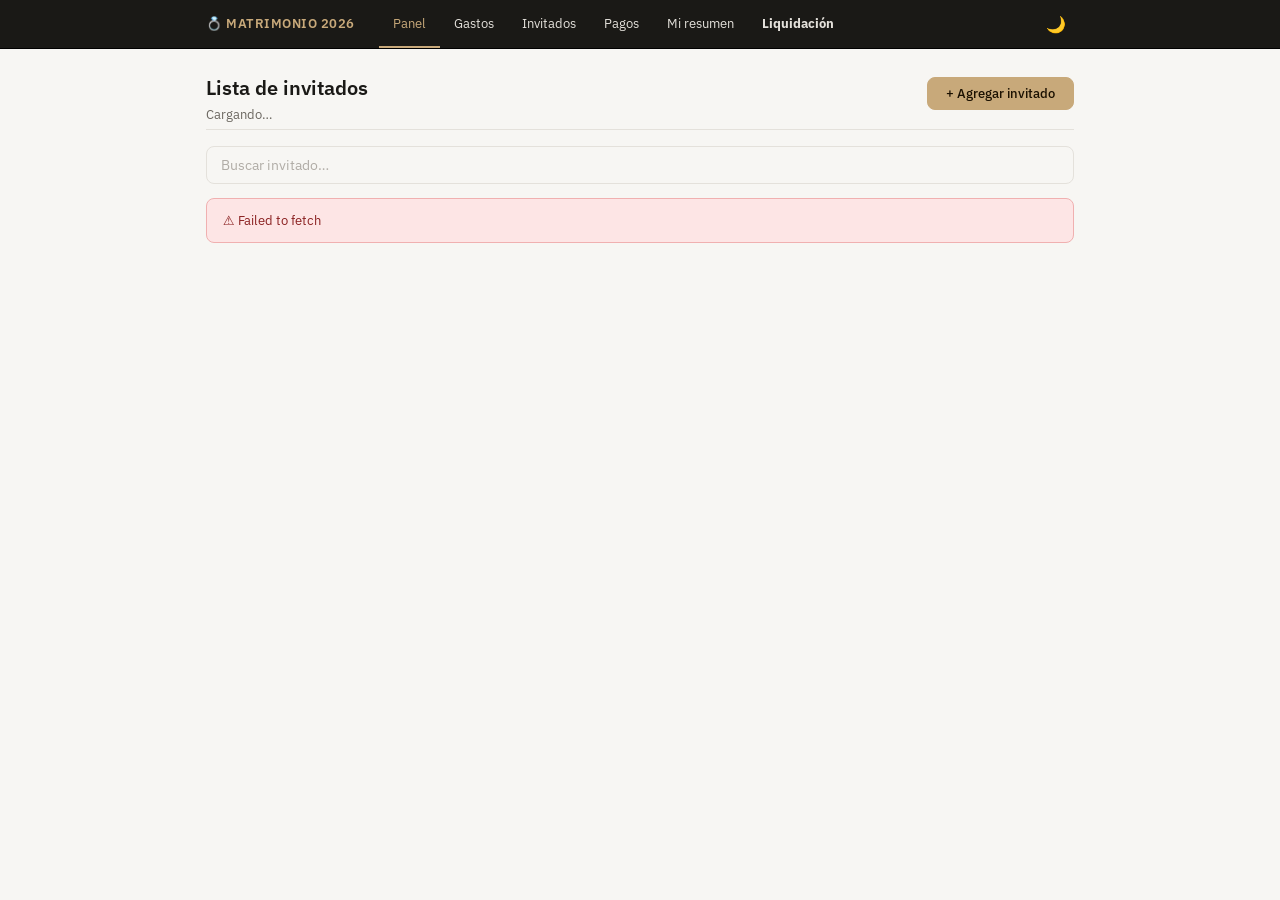
==== commit 0eeb31e5: "Update index.html" ====
--- a/index.html
+++ b/index.html
@@ -3,7 +3,7 @@
 <head>
 <meta charset="UTF-8">
 <meta name="viewport" content="width=device-width, initial-scale=1, viewport-fit=cover">
-<title>Panel — Matrimonio 2026</title>
+<title>Invitados — Matrimonio 2026</title>
 <link rel="stylesheet" href="style.css">
 </head>
 <body>
@@ -23,535 +23,424 @@
   </div>
 </nav>
 
-<!-- Modal editar pago -->
-<div id="edit-modal" style="display:none;position:fixed;inset:0;background:rgba(0,0,0,.5);z-index:999;align-items:center;justify-content:center;padding:20px">
-  <div style="background:var(--bg-card);border:1px solid var(--border);border-radius:12px;padding:24px;width:100%;max-width:400px;box-shadow:0 16px 48px rgba(0,0,0,.4)">
-    <div style="display:flex;justify-content:space-between;align-items:center;margin-bottom:18px">
-      <span style="font-weight:600;font-size:15px">Editar pago</span>
-      <button onclick="cerrarModal()" style="background:none;border:none;cursor:pointer;color:var(--fg-muted);font-size:20px;line-height:1">×</button>
+<main class="page">
+  <div style="display:flex;align-items:flex-start;justify-content:space-between;gap:12px;flex-wrap:wrap;margin-bottom:4px">
+    <div>
+      <h1 class="page-title" style="margin-bottom:2px">Lista de invitados</h1>
+      <p class="page-subtitle" id="subtitle" style="margin:0">Cargando…</p>
     </div>
-    <input type="hidden" id="edit-id">
-    <div style="margin-bottom:12px">
-      <label style="font-size:12px;font-weight:500;color:var(--fg-muted);display:block;margin-bottom:4px">Familia</label>
-      <select id="edit-familia" style="width:100%;padding:8px 10px;border:1px solid var(--border);border-radius:7px;background:var(--input-bg,var(--card-bg));color:var(--fg);font-size:14px">
-        <option value="Riedel Palma">Riedel Palma</option>
-        <option value="Chico">Chico</option>
-        <option value="Solís Soto">Solís Soto</option>
-      </select>
-    </div>
-    <div style="margin-bottom:12px">
-      <label style="font-size:12px;font-weight:500;color:var(--fg-muted);display:block;margin-bottom:4px">Concepto</label>
-      <input id="edit-concepto" type="text" style="width:100%;padding:8px 10px;border:1px solid var(--border);border-radius:7px;background:var(--input-bg,var(--card-bg));color:var(--fg);font-size:14px;box-sizing:border-box">
-    </div>
-    <div style="margin-bottom:18px">
-      <label style="font-size:12px;font-weight:500;color:var(--fg-muted);display:block;margin-bottom:4px">Monto ($)</label>
-      <input id="edit-monto" type="number" min="0" style="width:100%;padding:8px 10px;border:1px solid var(--border);border-radius:7px;background:var(--input-bg,var(--card-bg));color:var(--fg);font-size:14px;box-sizing:border-box">
-    </div>
-    <div style="display:flex;gap:10px">
-      <button onclick="cerrarModal()" style="flex:1;padding:9px;border:1px solid var(--border);border-radius:7px;background:none;color:var(--fg);cursor:pointer;font-size:14px">Cancelar</button>
-      <button onclick="guardarEdicion()" style="flex:1;padding:9px;border:none;border-radius:7px;background:var(--accent);color:#fff;cursor:pointer;font-size:14px;font-weight:600">Guardar</button>
+    <button class="btn btn-primary" onclick="openModal()" style="flex-shrink:0;margin-top:4px">+ Agregar invitado</button>
+  </div>
+
+  <!-- Gráfico Full vs Fiesta -->
+  <div id="tipo-chart" style="margin-top:16px;margin-bottom:16px;display:none">
+    <div style="display:flex;flex-direction:column;gap:8px">
+      <div style="display:flex;align-items:center;gap:10px">
+        <span style="width:52px;font-size:12px;font-weight:600;color:var(--fg-muted)">Full</span>
+        <div style="flex:1;height:22px;background:var(--border);border-radius:6px;overflow:hidden;position:relative">
+          <div id="bar-full" style="height:100%;background:var(--accent-fg,#b59a6a);border-radius:6px;transition:width .5s ease;display:flex;align-items:center;justify-content:flex-end;padding-right:8px;box-sizing:border-box;min-width:32px">
+            <span id="lbl-full" style="font-size:11px;font-weight:700;color:#fff"></span>
+          </div>
+        </div>
+        <span id="n-full" style="width:36px;font-size:12px;font-weight:700;color:var(--fg);text-align:right"></span>
+      </div>
+      <div style="display:flex;align-items:center;gap:10px">
+        <span style="width:52px;font-size:12px;font-weight:600;color:var(--fg-muted)">Fiesta</span>
+        <div style="flex:1;height:22px;background:var(--border);border-radius:6px;overflow:hidden;position:relative">
+          <div id="bar-fiesta" style="height:100%;background:var(--s-color,#2e7d52);border-radius:6px;transition:width .5s ease;display:flex;align-items:center;justify-content:flex-end;padding-right:8px;box-sizing:border-box;min-width:32px">
+            <span id="lbl-fiesta" style="font-size:11px;font-weight:700;color:#fff"></span>
+          </div>
+        </div>
+        <span id="n-fiesta" style="width:36px;font-size:12px;font-weight:700;color:var(--fg);text-align:right"></span>
+      </div>
+      <div style="display:flex;align-items:center;gap:10px">
+        <span style="width:52px;font-size:12px;font-weight:600;color:var(--fg-muted)">S/info</span>
+        <div style="flex:1;height:22px;background:var(--border);border-radius:6px;overflow:hidden;position:relative">
+          <div id="bar-otro" style="height:100%;background:var(--fg-faint,#aaa);border-radius:6px;transition:width .5s ease;display:flex;align-items:center;justify-content:flex-end;padding-right:8px;box-sizing:border-box;min-width:32px">
+            <span id="lbl-otro" style="font-size:11px;font-weight:700;color:#fff"></span>
+          </div>
+        </div>
+        <span id="n-otro" style="width:36px;font-size:12px;font-weight:700;color:var(--fg);text-align:right"></span>
+      </div>
     </div>
   </div>
+
+  <div class="tabs" id="tabs"></div>
+  <div id="subfilters" style="margin-bottom:8px"></div>
+  <div id="tipo-filters" style="margin-bottom:12px"></div>
+  <div class="search-wrap">
+    <input class="search-input" id="search" type="search" placeholder="Buscar invitado…" autocomplete="off">
+  </div>
+  <div id="root"><div class="loading"><div class="spinner"></div> Cargando…</div></div>
+</main>
+
+<!-- Modal agregar invitado -->
+<div id="modal-overlay" style="display:none;position:fixed;inset:0;background:rgba(0,0,0,.5);z-index:100;align-items:center;justify-content:center;padding:16px">
+  <div style="background:var(--bg);border-radius:16px;padding:24px;width:100%;max-width:400px;box-shadow:0 8px 32px rgba(0,0,0,.2)">
+    <div style="display:flex;align-items:center;justify-content:space-between;margin-bottom:20px">
+      <h2 style="margin:0;font-size:18px">Agregar invitado</h2>
+      <button onclick="closeModal()" style="background:none;border:none;font-size:20px;cursor:pointer;color:var(--fg-muted);line-height:1">×</button>
+    </div>
+    <form id="add-form" onsubmit="submitGuest(event)" autocomplete="off">
+      <div style="display:flex;gap:10px;margin-bottom:12px">
+        <div style="flex:1">
+          <label style="font-size:12px;color:var(--fg-muted);display:block;margin-bottom:4px">Nombre *</label>
+          <input id="f-nombre" type="text" required placeholder="Ej: María" autocomplete="off"
+            style="width:100%;box-sizing:border-box;padding:9px 12px;border:1px solid var(--border);border-radius:8px;background:var(--bg);color:var(--fg);font-size:14px">
+        </div>
+        <div style="flex:1">
+          <label style="font-size:12px;color:var(--fg-muted);display:block;margin-bottom:4px">Apellido</label>
+          <input id="f-apellido" type="text" placeholder="Ej: González" autocomplete="off"
+            style="width:100%;box-sizing:border-box;padding:9px 12px;border:1px solid var(--border);border-radius:8px;background:var(--bg);color:var(--fg);font-size:14px">
+        </div>
+      </div>
+      <div style="margin-bottom:12px">
+        <label style="font-size:12px;color:var(--fg-muted);display:block;margin-bottom:4px">Invitación *</label>
+        <select id="f-invitacion" required
+          style="width:100%;box-sizing:border-box;padding:9px 12px;border:1px solid var(--border);border-radius:8px;background:var(--bg);color:var(--fg);font-size:14px">
+          <option value="">Seleccionar…</option>
+          <option value="Riedel Palma">Riedel Palma</option>
+          <option value="Anto">Anto (Riedel Palma)</option>
+          <option value="Chico">Chico</option>
+          <option value="Solís">Solís (Solís Soto)</option>
+          <option value="Soto">Soto (Solís Soto)</option>
+        </select>
+      </div>
+      <div style="margin-bottom:20px">
+        <label style="font-size:12px;color:var(--fg-muted);display:block;margin-bottom:4px">Tipo</label>
+        <select id="f-tipo"
+          style="width:100%;box-sizing:border-box;padding:9px 12px;border:1px solid var(--border);border-radius:8px;background:var(--bg);color:var(--fg);font-size:14px">
+          <option value="">Sin especificar</option>
+          <option value="Adulto">Adulto</option>
+          <option value="Niño">Niño</option>
+          <option value="Bebé">Bebé</option>
+        </select>
+      </div>
+      <div style="display:flex;gap:10px">
+        <button type="button" onclick="closeModal()" class="btn" style="flex:1">Cancelar</button>
+        <button type="submit" id="submit-btn" class="btn btn-primary" style="flex:1">Agregar</button>
+      </div>
+    </form>
+  </div>
 </div>
 
-<main class="page">
-  <div style="display:flex;align-items:flex-start;justify-content:space-between;flex-wrap:wrap;gap:10px;margin-bottom:4px">
-    <div>
-      <h1 class="page-title" style="margin:0">Panel general</h1>
-      <p class="page-subtitle" style="margin:4px 0 0">Matrimonio Riedel Palma &amp; Solís Soto · 2026</p>
-    </div>
-    <button id="btn-refresh" onclick="refrescar()" style="display:inline-flex;align-items:center;gap:6px;padding:7px 14px;border-radius:8px;background:var(--bg-card);border:1px solid var(--border);color:var(--fg);cursor:pointer;font-size:13px;font-weight:500;box-shadow:0 1px 3px rgba(0,0,0,.06)">
-      🔄 Actualizar
-    </button>
-  </div>
-  <div id="root"></div>
-</main>
-
 <script type="module">
-import { apiFetch, apiPost, fileToBase64, fmt, initTheme, highlightNav, toast } from './api.js';
+import { apiFetch, apiPost, initTheme, highlightNav, showError, toast } from './api.js';
 
 initTheme();
 highlightNav();
 
-window.eliminarPago = async function(id) {
-  if (!confirm('¿Eliminar este pago?')) return;
+let guests = null;
+let current = 'riedel';
+let subfilter = 'all';
+let tipoFilter = 'all';
+
+const SUBFILTERS = {
+  riedel: ['Todos', 'Anto', 'Riedel Palma'],
+  chico:  null,
+  solis:  ['Todos', 'Solís', 'Soto'],
+};
+const LABELS = { riedel: 'Riedel Palma', chico: 'Chico', solis: 'Solís Soto' };
+
+const root     = document.getElementById('root');
+const tabsEl   = document.getElementById('tabs');
+const subEl    = document.getElementById('subfilters');
+const searchEl = document.getElementById('search');
+
+function renderChart() {
+  const all = ['riedel','chico','solis'].flatMap(k => guests[k] || []);
+  let full = 0, fiesta = 0, otro = 0;
+  all.forEach(g => {
+    const t = (g.tipo || '').trim();
+    if (t === 'Full')   full++;
+    else if (t === 'Fiesta') fiesta++;
+    else otro++;
+  });
+  const total = all.length || 1;
+  const chartEl = document.getElementById('tipo-chart');
+  chartEl.style.display = '';
+
+  document.getElementById('bar-full').style.width   = Math.max(4, Math.round(full   / total * 100)) + '%';
+  document.getElementById('bar-fiesta').style.width = Math.max(4, Math.round(fiesta / total * 100)) + '%';
+  document.getElementById('bar-otro').style.width   = Math.max(4, Math.round(otro   / total * 100)) + '%';
+
+  document.getElementById('lbl-full').textContent   = Math.round(full   / total * 100) + '%';
+  document.getElementById('lbl-fiesta').textContent = Math.round(fiesta / total * 100) + '%';
+  document.getElementById('lbl-otro').textContent   = Math.round(otro   / total * 100) + '%';
+
+  document.getElementById('n-full').textContent   = full;
+  document.getElementById('n-fiesta').textContent = fiesta;
+  document.getElementById('n-otro').textContent   = otro;
+}
+
+async function load() {
   try {
-    const res = await apiPost({ action: 'deletePago', id });
-    if (res.ok) {
-      toast('Pago eliminado');
-      try { localStorage.removeItem(PAGOS_CACHE_KEY); } catch(e) {}
-      render();
-    } else toast(res.error || 'Error al eliminar', false);
-  } catch(e) { toast(e.message || 'Error', false); }
-};
-
-window.editarPago = function(id, familia, concepto, monto) {
-  document.getElementById('edit-id').value       = id;
-  document.getElementById('edit-familia').value  = familia;
-  document.getElementById('edit-concepto').value = concepto;
-  document.getElementById('edit-monto').value    = monto;
-  document.getElementById('edit-modal').style.display = 'flex';
-};
-window.cerrarModal = function() {
-  document.getElementById('edit-modal').style.display = 'none';
-};
-window.guardarEdicion = async function() {
-  const id      = document.getElementById('edit-id').value;
-  const familia = document.getElementById('edit-familia').value;
-  const concepto= document.getElementById('edit-concepto').value.trim();
-  const monto   = parseFloat(document.getElementById('edit-monto').value);
-  if (!familia || !concepto || !monto) { toast('Completa todos los campos', false); return; }
-  try {
-    const res = await apiPost({ action: 'editPago', id, data: { familia, concepto, monto } });
-    if (res.ok) {
-      toast('Pago actualizado ✓');
-      cerrarModal();
-      try { localStorage.removeItem(PAGOS_CACHE_KEY); } catch(e) {}
-      render();
-    } else toast(res.error || 'Error', false);
-  } catch(e) { toast(e.message || 'Error', false); }
-};
-
-// ── Totales fijos (sin Banquetera — ésta viene de la API) ─────
-// Suma de: Centro de Eventos, DJ, Fotógrafo, Videógrafo,
-// Maquilladora, Comida extra, Pista de Baile, Ceremonia,
-// Saxofonista, Flores, Extras  (todos × 1.19 IVA normal)
-const FIXED = {
-  r: { n: 11992423, b: 14270983 },
-  c: { n:  5996210, b:  7135492 },
-  s: { n:  5996210, b:  7135492 },
-};
-
-// Ítems sin precio fijo (Ceremonia, Maquilladora) — sus pagos se suman al bruto total
-const ZERO_BUDGET_NAMES = ['ceremonia', 'maquilladora'];
-function computeZeroBudgetPaid(pagos) {
-  const z = { r:0, c:0, s:0 };
-  (pagos||[]).forEach(p => {
-    const concepto = String(p.concepto||'').toLowerCase();
-    if (ZERO_BUDGET_NAMES.some(n => concepto.startsWith(n) || concepto.includes(n))) {
-      const k = p.familia === 'Riedel Palma' ? 'r' : p.familia === 'Chico' ? 'c' : 's';
-      z[k] += Number(p.monto)||0;
-    }
+    guests = await apiFetch('guests');
+    renderTabs();
+    renderSubfilters();
+    renderTipoFilters();
+    renderGuests();
+    renderChart();
+  } catch(e) {
+    showError(root, e.message);
+  }
+}
+
+function renderTabs() {
+  tabsEl.innerHTML = ['riedel','chico','solis'].map(k => `
+    <button class="tab-btn ${k === current ? 'active' : ''}" onclick="setFamily('${k}')">
+      ${LABELS[k]} <span style="font-size:11px;opacity:.6">(${(guests[k]||[]).length})</span>
+    </button>
+  `).join('');
+}
+
+function renderSubfilters() {
+  const sf = SUBFILTERS[current];
+  if (!sf) { subEl.innerHTML = ''; return; }
+  subEl.innerHTML = `<div class="tabs" style="border:none;margin:0;gap:6px">
+    ${sf.map(s => `
+      <button class="tab-btn ${(s==='Todos'?'all':s)===subfilter?'active':''}"
+              onclick="setSub('${s==='Todos'?'all':s}')"
+              style="padding:6px 12px;font-size:12px">
+        ${s}
+      </button>`).join('')}
+  </div>`;
+}
+
+function renderTipoFilters() {
+  const tipoEl = document.getElementById('tipo-filters');
+  const all = guests[current] || [];
+  const counts = { all: all.length, Full: 0, Fiesta: 0, otro: 0 };
+  all.forEach(g => {
+    const t = (g.tipo || '').trim();
+    if (t === 'Full')        counts.Full++;
+    else if (t === 'Fiesta') counts.Fiesta++;
+    else                     counts.otro++;
   });
-  return z;
-}
-
-// ── Liquidación dos bloques ───────────────────────────────────
-// Bloque A = Riedel (50% del total)
-// Bloque B = Chico + Solís Soto (50% del total, 50/50 interno)
-// Banquetera: split por invitados (sr% Riedel, resto para bloque B)
-//
-// Nivel 1: Riedel vs bloque B combinado
-// Nivel 2: interno Chico vs Solís (50/50 de lo que corresponde al bloque B)
-
-function computeLiquidacion(pagos, banq) {
-  const paid = { r:0, c:0, s:0 };
-  const banqPaid = { r:0, c:0, s:0 };
-
-  (pagos||[]).forEach(p => {
-    const k = p.familia === 'Riedel Palma' ? 'r' : p.familia === 'Chico' ? 'c' : 's';
-    const m = Number(p.monto)||0;
-    const c = String(p.concepto||'').toLowerCase();
-    if (c.includes('banquetera') || c.includes('catering') || c.includes('comida')) {
-      banqPaid[k] += m;
+
+  const TIPOS = [
+    { key: 'all',    label: 'Todos' },
+    { key: 'Full',   label: 'Full' },
+    { key: 'Fiesta', label: 'Fiesta' },
+    { key: 'otro',   label: 'S/info' },
+  ];
+
+  tipoEl.innerHTML = `<div style="display:flex;gap:6px;flex-wrap:wrap">
+    ${TIPOS.map(t => `
+      <button class="tab-btn ${tipoFilter===t.key?'active':''}"
+              onclick="setTipo('${t.key}')"
+              style="padding:5px 10px;font-size:11px;opacity:${counts[t.key]===0?.4:1}">
+        ${t.label} <span style="opacity:.6">${counts[t.key]}</span>
+      </button>`).join('')}
+  </div>`;
+}
+
+function renderGuests() {
+  const q   = searchEl.value.trim().toLowerCase();
+  const all = guests[current] || [];
+  let list  = subfilter === 'all' ? all
+    : subfilter === 'Riedel Palma' ? all.filter(g => !g.g || g.g === 'Riedel Palma')
+    : all.filter(g => g.g === subfilter);
+  if (tipoFilter !== 'all') {
+    if (tipoFilter === 'otro') {
+      list = list.filter(g => !g.tipo || (g.tipo.trim() !== 'Full' && g.tipo.trim() !== 'Fiesta'));
     } else {
-      paid[k] += m;
-    }
-  });
-
-  const restoTotal = paid.r + paid.c + paid.s;
-  const banqTotal  = banqPaid.r + banqPaid.c + banqPaid.s;
-  const grandTotal = restoTotal + banqTotal;
-
-  // Split banquetera para Riedel (resto queda para bloque B)
-  let sr = 0.50;
-  if (banq && banq.totalInvitados > 0) sr = (banq.invitadosR||0) / banq.totalInvitados;
-
-  // ─ Nivel 1: Riedel vs bloque B ─
-  const riedel_paid  = paid.r + banqPaid.r;
-  const riedel_debe  = restoTotal * 0.50 + banqTotal * sr;
-  const riedel_net   = riedel_paid - riedel_debe; // + = acreedor, − = deudor
-
-  // ─ Nivel 2: interno Chico / Solís ─
-  // Cada uno debe pagar 50% de la obligación total del bloque B
-  const cs_debe_total = restoTotal * 0.50 + banqTotal * (1 - sr);
-  const each_cs_debe  = cs_debe_total / 2;
-  const c_paid = paid.c + banqPaid.c;
-  const s_paid = paid.s + banqPaid.s;
-  const c_net  = c_paid - each_cs_debe; // + = acreedor, − = deudor (dentro del bloque)
-  const s_net  = s_paid - each_cs_debe;
-
-  return { riedel_net, c_net, s_net, riedel_paid, c_paid, s_paid, riedel_debe, each_cs_debe, grandTotal, cs_debe_total };
-}
-
-function renderLiquidacion(pagos) {
-  const banq = _lastBanq;
-  const { riedel_net, c_net, s_net, riedel_paid, c_paid, s_paid, riedel_debe, each_cs_debe, grandTotal, cs_debe_total } = computeLiquidacion(pagos, banq);
-
-  const NAMES = { r:'Riedel Palma', c:'Chico', s:'Solís Soto' };
-  const badge = k => `<span class="badge badge-${k}">${NAMES[k]}</span>`;
-  const badgeCS = `<span class="badge badge-c" style="margin-right:2px">Chico</span><span class="badge badge-s">Solís Soto</span>`;
-
-  if (grandTotal < 100) {
-    return `<p style="font-size:13px;color:var(--fg-muted);padding:4px 0">Aún no hay pagos registrados.</p>`;
-  }
-
-  // Nivel 1: transferencia entre bloques
-  const bloqueRow = (() => {
-    const cs_paid = c_paid + s_paid;
-    const rColor = riedel_net >= 0 ? 'var(--green,#22c55e)' : 'var(--red,#ef4444)';
-    const csColor = riedel_net <= 0 ? 'var(--green,#22c55e)' : 'var(--red,#ef4444)';
-    const inter = Math.abs(Math.round(riedel_net));
-    const interRow = inter > 100 ? `
-      <div style="display:flex;align-items:center;gap:10px;padding:14px 0;border-top:1px solid var(--border);margin-top:4px">
-        ${riedel_net < 0 ? badge('r') : badgeCS}
-        <span style="color:var(--fg-faint);font-size:20px;line-height:1">→</span>
-        ${riedel_net < 0 ? badgeCS : badge('r')}
-        <span style="flex:1"></span>
-        <span style="font-size:17px;font-weight:700;font-variant-numeric:tabular-nums">$${fmt(inter)}</span>
-      </div>` : `<div style="padding:10px 0;color:var(--fg-muted);font-size:13px">✅ Ambos bloques están al día entre sí.</div>`;
-    return `
-      <div style="display:flex;justify-content:space-between;align-items:center;padding:12px 0;border-bottom:1px solid var(--border);font-size:13px">
-        ${badge('r')}
-        <span style="color:var(--fg-muted)">pagó $${fmt(riedel_paid)} · debía $${fmt(Math.round(riedel_debe))}</span>
-        <span style="font-weight:600;color:${rColor}">${riedel_net >= 0 ? '✔' : '→ ' + fmt(Math.abs(Math.round(riedel_net)))}</span>
-      </div>
-      <div style="display:flex;justify-content:space-between;align-items:center;padding:12px 0;border-bottom:1px solid var(--border);font-size:13px">
-        ${badgeCS}
-        <span style="color:var(--fg-muted)">pagó $${fmt(c_paid + s_paid)} · debían $${fmt(Math.round(cs_debe_total))}</span>
-        <span style="font-weight:600;color:${csColor}">${riedel_net <= 0 ? '✔' : '→ ' + fmt(Math.abs(Math.round(riedel_net)))}</span>
-      </div>
-      ${interRow}`;
-  })();
-
-  // Nivel 2: interno Chico / Solís
-  const internoRow = (() => {
-    const inter = Math.abs(Math.round(c_net));
-    if (inter < 100) return `<div style="padding:10px 0;color:var(--fg-muted);font-size:13px">✅ Chico y Solís están al día entre sí.</div>`;
-    const from = c_net < 0 ? 'c' : 's';
-    const to   = c_net < 0 ? 's' : 'c';
-    return `
-      <div style="display:flex;justify-content:space-between;align-items:center;padding:10px 0;border-bottom:1px solid var(--border);font-size:13px">
-        ${badge('c')}
-        <span style="color:var(--fg-muted)">pagó $${fmt(c_paid)} · debía $${fmt(Math.round(each_cs_debe))}</span>
-        <span style="font-weight:600;color:${c_net < 0 ? 'var(--red,#ef4444)' : 'var(--green,#22c55e)'}">
-          ${c_net >= 0 ? '✔' : '→ ' + fmt(Math.abs(Math.round(c_net)))}
-        </span>
-      </div>
-      <div style="display:flex;justify-content:space-between;align-items:center;padding:10px 0;border-bottom:1px solid var(--border);font-size:13px">
-        ${badge('s')}
-        <span style="color:var(--fg-muted)">pagó $${fmt(s_paid)} · debía $${fmt(Math.round(each_cs_debe))}</span>
-        <span style="font-weight:600;color:${s_net < 0 ? 'var(--red,#ef4444)' : 'var(--green,#22c55e)'}">
-          ${s_net >= 0 ? '✔' : '→ ' + fmt(Math.abs(Math.round(s_net)))}
-        </span>
-      </div>
-      <div style="display:flex;align-items:center;gap:10px;padding:14px 0;border-top:1px solid var(--border);margin-top:4px">
-        ${badge(from)}
-        <span style="color:var(--fg-faint);font-size:20px;line-height:1">→</span>
-        ${badge(to)}
-        <span style="flex:1"></span>
-        <span style="font-size:17px;font-weight:700;font-variant-numeric:tabular-nums">$${fmt(inter)}</span>
-      </div>`;
-  })();
-
-  return `
-    <div style="font-size:11px;font-weight:600;color:var(--fg-muted);letter-spacing:.06em;text-transform:uppercase;margin-bottom:4px">Total pagado entre todos</div>
-    <div style="font-size:26px;font-weight:700;font-variant-numeric:tabular-nums;margin-bottom:20px">$${fmt(grandTotal)}</div>
-
-    <div style="font-size:11px;font-weight:600;color:var(--fg-muted);letter-spacing:.06em;text-transform:uppercase;margin-bottom:6px">Entre bloques (Riedel 50% · Chico+Solís 50%)</div>
-    ${bloqueRow}
-
-    <div style="font-size:11px;font-weight:600;color:var(--fg-muted);letter-spacing:.06em;text-transform:uppercase;margin:22px 0 6px">Interno: Chico / Solís Soto</div>
-    ${internoRow}
-
-    <p style="font-size:11px;color:var(--fg-faint);margin-top:14px">Banquetera por número de invitados · todo lo demás 50/50 entre bloques · Chico y Solís dividen su mitad al 50/50.</p>
-  `;
-}
-
-const root = document.getElementById('root');
-let BRUTO = { r:0, c:0, s:0 };
-let NETO  = { r:0, c:0, s:0 };
-let BRUTO_TOTAL = 0, NETO_TOTAL = 0;
-let _lastBanq = null; // para liquidación
-
-function familiaCard(k, label, bruto, neto, pagado, pend) {
-  const pct = bruto > 0 ? Math.min(100, Math.round(pagado / bruto * 100)) : 0;
-  return `<div class="stat-tile ${k}">
-    <div class="label">${label}</div>
-    <div class="value">$${fmt(bruto)}</div>
-    <div class="sub" style="display:flex;flex-direction:column;gap:1px">
-      <span>neto $${fmt(neto)}</span>
-      <span>pagado $${fmt(pagado)} · pendiente $${fmt(pend)}</span>
-    </div>
-    <div class="progress-wrap"><div class="progress-track">
-      <div class="progress-fill" style="width:${pct}%;background:var(--${k}-color)"></div>
-    </div></div>
-  </div>`;
-}
-
-function renderPagos(pagos) {
-  if (!pagos || !pagos.length) {
-    return '<p style="color:var(--fg-muted);font-size:13px;padding:8px 0">Aún no hay pagos. <a href="pagos.html" style="color:var(--accent-fg)">Registrar uno →</a></p>';
-  }
-  const todos = [...pagos].reverse();
-  return `<div class="table-wrap"><table>
-    <thead><tr><th>Fecha</th><th>Familia</th><th>Concepto</th><th class="num">Monto</th><th>Comprobante</th><th></th></tr></thead>
-    <tbody>${todos.map(p => {
-      const k = p.familia === 'Riedel Palma' ? 'r' : p.familia === 'Chico' ? 'c' : 's';
-      const urls = p.comprobante
-        ? p.comprobante.split(',').map(u => u.trim()).filter(u => u.startsWith('http'))
-        : [];
-      const verLinks = urls.map((u, i) =>
-        `<a href="${u}" target="_blank" style="color:var(--accent-fg);font-size:12px">
-          ${urls.length > 1 ? `Ver ${i+1}` : 'Ver'} →
-        </a>`).join('');
-      const comp = `
-        <div style="display:inline-flex;align-items:center;gap:6px;flex-wrap:wrap">
-          ${verLinks}
-          <label style="cursor:pointer;color:var(--accent-fg);font-size:12px;display:inline-flex;align-items:center;gap:3px">
-            📎 ${urls.length ? 'Otro' : 'Adjuntar'}
-            <input type="file" accept="image/*,application/pdf" hidden
-              onchange="subirComp('${p.id}', this)">
-          </label>
-        </div>`;
-      return `<tr>
-        <td>${p.fecha}</td>
-        <td><span class="badge badge-${k}">${p.familia}</span></td>
-        <td>${p.concepto}</td>
-        <td class="num">$${fmt(p.monto)}</td>
-        <td id="comp-cell-${p.id}">${comp}</td>
-        <td style="white-space:nowrap">
-          ${!p.id.startsWith('G') ? `<button class="btn-edit-pago"
-            data-id="${p.id}"
-            data-familia="${p.familia}"
-            data-concepto="${(p.concepto||'').replace(/&/g,'&amp;').replace(/"/g,'&quot;')}"
-            data-monto="${p.monto}"
-            style="background:none;border:none;cursor:pointer;color:var(--fg-muted);font-size:14px;padding:2px 5px;line-height:1" title="Editar">✏️</button>` : ''}
-          <button onclick="eliminarPago('${p.id}')" style="background:none;border:none;cursor:pointer;color:var(--fg-faint);font-size:16px;padding:2px 5px;line-height:1" title="Eliminar">×</button>
-        </td>
-      </tr>`;
-    }).join('')}</tbody>
-  </table></div>
-  <p style="text-align:right;margin-top:10px"><a href="pagos.html" style="color:var(--accent-fg);font-size:13px">Registrar pago →</a></p>`;
-}
-
-window.subirComp = async function(pagoId, input) {
-  const file = input.files[0];
-  if (!file) return;
-  const cell = document.getElementById(`comp-cell-${pagoId}`);
-  // Guardar URLs existentes antes de mostrar "Subiendo…"
-  const prevUrls = cell
-    ? Array.from(cell.querySelectorAll('a[href]')).map(a => a.href).filter(u => u.startsWith('http'))
-    : [];
-  if (cell) cell.innerHTML = '<span style="font-size:12px;color:var(--fg-muted)">Subiendo…</span>';
-  try {
-    const b64 = await fileToBase64(file);
-    const res = await apiPost({
-      action:   'uploadComprobante',
-      pagoId,
-      fileData: b64,
-      mimeType: file.type,
-      fileName: file.name,
-    });
-    if (res.ok && res.url) {
-      const allUrls = res.allUrls
-        ? res.allUrls.split(',').map(u => u.trim()).filter(u => u.startsWith('http'))
-        : [...prevUrls, res.url].filter((u, i, arr) => u.startsWith('http') && arr.indexOf(u) === i);
-      const verLinks = allUrls.map((u, i) =>
-        `<a href="${u}" target="_blank" style="color:var(--accent-fg);font-size:12px">
-          ${allUrls.length > 1 ? `Ver ${i+1}` : 'Ver'} →
-        </a>`).join('');
-      if (cell) cell.innerHTML = `
-        <div style="display:inline-flex;align-items:center;gap:6px;flex-wrap:wrap">
-          ${verLinks}
-          <label style="cursor:pointer;color:var(--accent-fg);font-size:12px;display:inline-flex;align-items:center;gap:3px">
-            📎 Otro
-            <input type="file" accept="image/*,application/pdf" hidden
-              onchange="subirComp('${pagoId}', this)">
-          </label>
-        </div>`;
-      try { localStorage.removeItem(PAGOS_CACHE_KEY); } catch(e) {}
-      toast('Comprobante subido ✓');
-    } else {
-      if (cell) cell.innerHTML = '<span style="color:#c0392b;font-size:12px">Error</span>';
-      toast('Error al subir', false);
-    }
-  } catch(err) {
-    if (cell) cell.innerHTML = '<span style="color:#c0392b;font-size:12px">Error</span>';
-    toast(err.message || 'Error al subir', false);
-  }
-};
-
-function renderPanel(pagos) {
-  const pagado = { r: 0, c: 0, s: 0 };
-  (pagos || []).forEach(p => {
-    const k = p.familia === 'Riedel Palma' ? 'r' : p.familia === 'Chico' ? 'c' : 's';
-    pagado[k] += Number(p.monto) || 0;
-  });
-  const pagadoTotal = pagado.r + pagado.c + pagado.s;
-
-  // Ítems sin precio fijo (ej. Ceremonia) — sus pagos engrosan el total bruto
-  const zp = computeZeroBudgetPaid(pagos);
-  const bruto = { r: BRUTO.r + zp.r, c: BRUTO.c + zp.c, s: BRUTO.s + zp.s };
-  const brutoTotal = bruto.r + bruto.c + bruto.s;
-
-  const pend = {
-    r: Math.max(0, bruto.r - pagado.r),
-    c: Math.max(0, bruto.c - pagado.c),
-    s: Math.max(0, bruto.s - pagado.s),
-  };
-  const pendTotal = pend.r + pend.c + pend.s;
-  const pct = brutoTotal > 0 ? Math.min(100, Math.round(pagadoTotal / brutoTotal * 100)) : 0;
-
-  root.innerHTML = `
-    <div class="section-label">Totales generales</div>
-    <div class="stat-grid" style="margin-bottom:28px">
-      <div class="stat-tile t">
-        <div class="label">Total bruto</div>
-        <div class="value">$${fmt(brutoTotal)}</div>
-        <div class="sub">neto $${fmt(NETO_TOTAL)}</div>
-      </div>
-      <div class="stat-tile">
-        <div class="label">Pagado</div>
-        <div class="value">$${fmt(pagadoTotal)}</div>
-        <div class="sub">${pct}% del total bruto</div>
-        <div class="progress-wrap"><div class="progress-track"><div class="progress-fill" style="width:${pct}%"></div></div></div>
-      </div>
-      <div class="stat-tile">
-        <div class="label">Por pagar</div>
-        <div class="value">$${fmt(pendTotal)}</div>
-        <div class="sub">entre las 3 familias</div>
-      </div>
-    </div>
-
-    <div class="section-label">Por familia</div>
-    <div class="stat-grid" style="margin-bottom:28px">
-      ${familiaCard('r','Riedel Palma',bruto.r,NETO.r,pagado.r,pend.r)}
-      ${familiaCard('c','Chico',bruto.c,NETO.c,pagado.c,pend.c)}
-      ${familiaCard('s','Solís Soto',bruto.s,NETO.s,pagado.s,pend.s)}
-    </div>
-
-    <div class="section-label">Distribución gastos generales</div>
-    <div class="card" style="margin-bottom:28px">
-      <p style="font-size:13px;color:var(--fg-muted);margin:0 0 16px">
-        Para ítems de uso común (DJ, Fotógrafo, Videógrafo, Flores, Pista de Baile, Saxofonista, Comida extra, Extras). La Banquetera se divide según los invitados de cada familia.
-      </p>
-      <div style="display:flex;flex-direction:column;gap:10px">
-        <div style="display:flex;align-items:center;gap:12px">
-          <span style="width:110px;font-size:13px;font-weight:500;color:var(--r-color)">Riedel Palma</span>
-          <div style="flex:1;background:var(--border);border-radius:99px;overflow:hidden;height:20px">
-            <div style="width:50%;background:var(--r-color);height:100%;border-radius:99px;display:flex;align-items:center;justify-content:flex-end;padding-right:8px">
-              <span style="font-size:11px;font-weight:700;color:#fff">50%</span>
-            </div>
-          </div>
-        </div>
-        <div style="display:flex;align-items:center;gap:12px">
-          <span style="width:110px;font-size:13px;font-weight:500;color:var(--c-color)">Chico</span>
-          <div style="flex:1;background:var(--border);border-radius:99px;overflow:hidden;height:20px">
-            <div style="width:25%;background:var(--c-color);height:100%;border-radius:99px;display:flex;align-items:center;justify-content:flex-end;padding-right:8px">
-              <span style="font-size:11px;font-weight:700;color:#fff">25%</span>
-            </div>
-          </div>
-        </div>
-        <div style="display:flex;align-items:center;gap:12px">
-          <span style="width:110px;font-size:13px;font-weight:500;color:var(--s-color)">Solís Soto</span>
-          <div style="flex:1;background:var(--border);border-radius:99px;overflow:hidden;height:20px">
-            <div style="width:25%;background:var(--s-color);height:100%;border-radius:99px;display:flex;align-items:center;justify-content:flex-end;padding-right:8px">
-              <span style="font-size:11px;font-weight:700;color:#fff">25%</span>
-            </div>
-          </div>
-        </div>
-      </div>
-      <p style="font-size:12px;color:var(--fg-faint);margin:14px 0 0">
-        🍽️ <strong>Banquetera:</strong> distribución variable según invitados por familia · <a href="gastos.html" style="color:var(--accent-fg)">Ver detalle →</a>
-      </p>
-    </div>
-
-    <div class="section-label">Pagos registrados</div>
-    <div class="card" id="pagos-card">
-      ${renderPagos(pagos)}
-    </div>
-
-  `;
-}
-
-const PAGOS_CACHE_KEY = 'panel_pagos_v1';
-const BANQ_CACHE_KEY  = 'panel_banq_v1';
-
-function getCached(key) {
-  try {
-    const raw = localStorage.getItem(key);
-    if (!raw) return null;
-    const { ts, data } = JSON.parse(raw);
-    if (Date.now() - ts < 10 * 60 * 1000) return data;
-  } catch(e) {}
-  return null;
-}
-function setCached(key, data) {
-  try { localStorage.setItem(key, JSON.stringify({ ts: Date.now(), data })); } catch(e) {}
-}
-
-function applyBanq(banq) {
-  if (!banq || banq.error) return;
-  _lastBanq = banq;
-  BRUTO = { r: FIXED.r.b + (banq.rb||0), c: FIXED.c.b + (banq.cb||0), s: FIXED.s.b + (banq.sb||0) };
-  NETO  = { r: FIXED.r.n + (banq.rn||0), c: FIXED.c.n + (banq.cn||0), s: FIXED.s.n + (banq.sn||0) };
-  BRUTO_TOTAL = BRUTO.r + BRUTO.c + BRUTO.s;
-  NETO_TOTAL  = NETO.r  + NETO.c  + NETO.s;
-}
-
-async function render() {
-  const cachedPagos = getCached(PAGOS_CACHE_KEY);
-  const cachedBanq  = getCached(BANQ_CACHE_KEY);
-
-  // Render inmediato con lo que hay en caché
-  BRUTO = { r: FIXED.r.b, c: FIXED.c.b, s: FIXED.s.b };
-  NETO  = { r: FIXED.r.n, c: FIXED.c.n, s: FIXED.s.n };
-  BRUTO_TOTAL = BRUTO.r + BRUTO.c + BRUTO.s;
-  NETO_TOTAL  = NETO.r  + NETO.c  + NETO.s;
-  applyBanq(cachedBanq);           // totales completos si ya tenemos banquetera cacheada
-  renderPanel(cachedPagos || []);
-
-  // Actualizar desde la API en segundo plano
-  try {
-    const [banq, pagos] = await Promise.all([
-      apiFetch('banquetera'),
-      apiFetch('pagos'),
-    ]);
-    if (banq && !banq.error) {
-      setCached(BANQ_CACHE_KEY, banq);
-      applyBanq(banq);
-    }
-    const data = pagos || [];
-    setCached(PAGOS_CACHE_KEY, data);
-    renderPanel(data);
-  } catch(e) {
-    if (!cachedPagos) {
-      const card = document.getElementById('pagos-card');
-      if (card) card.innerHTML = `<p style="color:var(--fg-muted);font-size:13px;padding:8px 0">
-        No se pudieron cargar los pagos. <a href="pagos.html" style="color:var(--accent-fg)">Ir a pagos →</a>
-      </p>`;
+      list = list.filter(g => (g.tipo || '').trim() === tipoFilter);
     }
   }
-}
-
-// Delegated listener para botones de editar pago (evita problemas con comillas en onclick inline)
-root.addEventListener('click', e => {
-  const btn = e.target.closest('.btn-edit-pago');
-  if (!btn) return;
-  editarPago(btn.dataset.id, btn.dataset.familia, btn.dataset.concepto, parseFloat(btn.dataset.monto));
-});
-
-async function refrescar() {
-  const btn = document.getElementById('btn-refresh');
-  if (btn) { btn.textContent = '⏳ Cargando…'; btn.disabled = true; }
-  try { localStorage.removeItem(PAGOS_CACHE_KEY); } catch(e) {}
-  try { localStorage.removeItem(BANQ_CACHE_KEY); } catch(e) {}
-  await render();
-  if (btn) { btn.innerHTML = '🔄 Actualizar'; btn.disabled = false; }
-}
-
-render();
+  if (q) list = list.filter(g => g.n.toLowerCase().includes(q));
+
+  const count = all.length;
+  const shown = list.length;
+  const total = (guests.riedel||[]).length + (guests.chico||[]).length + (guests.solis||[]).length;
+
+  document.getElementById('subtitle').textContent =
+    `${total} en total · ${count} en ${LABELS[current]}${q || subfilter!=='all' ? ` · mostrando ${shown}` : ''}`;
+
+  if (!list.length) {
+    root.innerHTML = `<p style="color:var(--fg-muted);padding:20px 0;font-size:13px">Sin resultados.</p>`;
+    return;
+  }
+
+  root.innerHTML = `<div class="guest-grid">
+    ${list.map(g => `
+      <div class="guest-item" data-id="${g.id || ''}">
+        <span class="guest-name">${g.n}</span>
+        ${g.tipo ? `<span class="guest-tipo">${g.tipo === '(A)' ? 'Acompañante' : g.tipo}</span>` : ''}
+        ${g.g    ? `<span class="guest-tag">${g.g}</span>` : ''}
+        <button class="btn-delete-guest" title="Eliminar invitado"
+                onclick="deleteGuest('${(g.id||'').toString().replace(/'/g,"\\'")}', '${g.n.replace(/'/g,"\\'")}', this)">✕</button>
+      </div>
+    `).join('')}
+  </div>`;
+}
+
+window.setFamily = (k) => {
+  current = k; subfilter = 'all'; tipoFilter = 'all'; searchEl.value = '';
+  renderTabs(); renderSubfilters(); renderTipoFilters(); renderGuests();
+};
+window.setSub = (s) => {
+  subfilter = s; renderSubfilters(); renderTipoFilters(); renderGuests();
+};
+window.setTipo = (t) => {
+  tipoFilter = t; renderTipoFilters(); renderGuests();
+};
+searchEl.addEventListener('input', renderGuests);
+
+// ── Sistema undo para borrado ─────────────────────────────────
+let _undoTimer   = null;
+let _undoToastEl = null;
+
+function clearUndoToast() {
+  if (_undoToastEl) { _undoToastEl.remove(); _undoToastEl = null; }
+  if (_undoTimer)   { clearTimeout(_undoTimer); _undoTimer = null; }
+}
+
+function showUndoToast(name, onUndo, onCommit) {
+  clearUndoToast();
+
+  const el = document.createElement('div');
+  el.style.cssText = `
+    position:fixed;bottom:24px;left:50%;transform:translateX(-50%);
+    background:var(--fg);color:var(--bg);
+    padding:10px 16px;border-radius:10px;
+    font-size:13px;display:flex;align-items:center;gap:12px;
+    box-shadow:0 4px 20px rgba(0,0,0,.25);z-index:9999;
+    white-space:nowrap;animation:fadeIn .2s ease`;
+  el.innerHTML = `
+    <span>${name} eliminado/a</span>
+    <button style="background:none;border:none;color:var(--accent-fg,#b59a6a);
+      font-weight:700;font-size:13px;cursor:pointer;padding:0;line-height:1">
+      Deshacer
+    </button>
+    <span id="undo-countdown" style="opacity:.5;font-size:12px;min-width:16px;text-align:right">5</span>`;
+
+  document.body.appendChild(el);
+  _undoToastEl = el;
+
+  el.querySelector('button').addEventListener('click', () => {
+    clearUndoToast();
+    onUndo();
+  });
+
+  let secs = 5;
+  const countEl = el.querySelector('#undo-countdown');
+  const tick = setInterval(() => {
+    secs--;
+    if (countEl) countEl.textContent = secs;
+    if (secs <= 0) { clearInterval(tick); }
+  }, 1000);
+
+  _undoTimer = setTimeout(() => {
+    clearInterval(tick);
+    if (_undoToastEl === el) { el.remove(); _undoToastEl = null; _undoTimer = null; }
+    onCommit();
+  }, 5000);
+}
+
+window.deleteGuest = async (id, name, btn) => {
+  if (!id) { toast('Este invitado no tiene ID — no se puede borrar desde aquí.', false); return; }
+
+  // Guardar copia del invitado para poder revertir en memoria
+  let deletedEntry = null;
+  let deletedKey   = null;
+  for (const k of ['riedel','chico','solis']) {
+    const idx = (guests[k] || []).findIndex(g => String(g.id) === String(id));
+    if (idx !== -1) {
+      deletedEntry = guests[k][idx];
+      deletedKey   = k;
+      guests[k].splice(idx, 1);
+      break;
+    }
+  }
+
+  renderTabs();
+  renderGuests();
+
+  showUndoToast(
+    name,
+    // onUndo: devolver al estado local
+    () => {
+      if (deletedEntry && deletedKey) {
+        guests[deletedKey].push(deletedEntry);
+        guests[deletedKey].sort((a, b) => a.n.localeCompare(b.n, 'es'));
+      }
+      renderChart();
+      renderTabs();
+      renderGuests();
+      toast(`${name} restaurado/a ✓`);
+    },
+    // onCommit: recién ahora borrar en el servidor
+    async () => {
+      try {
+        await apiPost({ action: 'deleteGuest', id });
+      } catch(e) {
+        // Si falló el server, restaurar localmente
+        if (deletedEntry && deletedKey) guests[deletedKey].push(deletedEntry);
+        toast(`Error al eliminar: ${e.message}`, false);
+        renderChart(); renderTabs(); renderGuests();
+      }
+    }
+  );
+};
+
+// ── Modal agregar ────────────────────────────────────────────
+const overlay = document.getElementById('modal-overlay');
+window.openModal = () => {
+  overlay.style.display = 'flex';
+  document.getElementById('f-nombre').focus();
+};
+window.closeModal = () => {
+  overlay.style.display = 'none';
+  document.getElementById('add-form').reset();
+};
+overlay.addEventListener('click', e => { if (e.target === overlay) closeModal(); });
+
+window.submitGuest = async (e) => {
+  e.preventDefault();
+  const btn = document.getElementById('submit-btn');
+  btn.disabled = true;
+  btn.textContent = 'Agregando…';
+  const data = {
+    nombre:     document.getElementById('f-nombre').value.trim(),
+    apellido:   document.getElementById('f-apellido').value.trim(),
+    invitacion: document.getElementById('f-invitacion').value,
+    tipo:       document.getElementById('f-tipo').value,
+  };
+  try {
+    const res = await apiPost({ action: 'addGuest', data });
+    if (!res.ok) throw new Error(res.error || 'Error al agregar');
+    // Agregar al estado local para no recargar
+    const inv = data.invitacion.toLowerCase().normalize('NFD').replace(/[̀-ͯ]/g,'');
+    const nombreCompleto = [data.nombre, data.apellido].filter(Boolean).join(' ');
+    const entry = { id: res.id, n: nombreCompleto, g: '', tipo: data.tipo };
+    if (inv === 'riedel palma' || inv === 'riedel') {
+      guests.riedel.push(entry);
+    } else if (inv === 'anto') {
+      guests.riedel.push({ ...entry, g: 'Anto' });
+    } else if (inv === 'chico') {
+      guests.chico.push(entry);
+    } else if (inv === 'solis') {
+      guests.solis.push({ ...entry, g: 'Solís' });
+    } else if (inv === 'soto') {
+      guests.solis.push({ ...entry, g: 'Soto' });
+    }
+    // Ir a la familia correcta
+    if (['riedel palma','riedel','anto'].includes(inv)) current = 'riedel';
+    else if (inv === 'chico') current = 'chico';
+    else current = 'solis';
+    closeModal();
+    toast(`${nombreCompleto} agregado/a ✓`);
+    renderTabs(); renderSubfilters(); renderGuests();
+  } catch(err) {
+    toast(err.message, false);
+  } finally {
+    btn.disabled = false;
+    btn.textContent = 'Agregar';
+  }
+};
+
+load();
 </script>
 </body>
 </html>
--- a/style.css
+++ b/style.css
@@ -447,6 +447,7 @@
   animation: spin 0.6s linear infinite;
 }
 @keyframes spin { to { transform: rotate(360deg); } }
+@keyframes fadeIn { from { opacity:0; transform:translateX(-50%) translateY(8px); } to { opacity:1; transform:translateX(-50%) translateY(0); } }
 
 /* ── Error ────────────────────────────────────────────────────── */
 .error-msg {
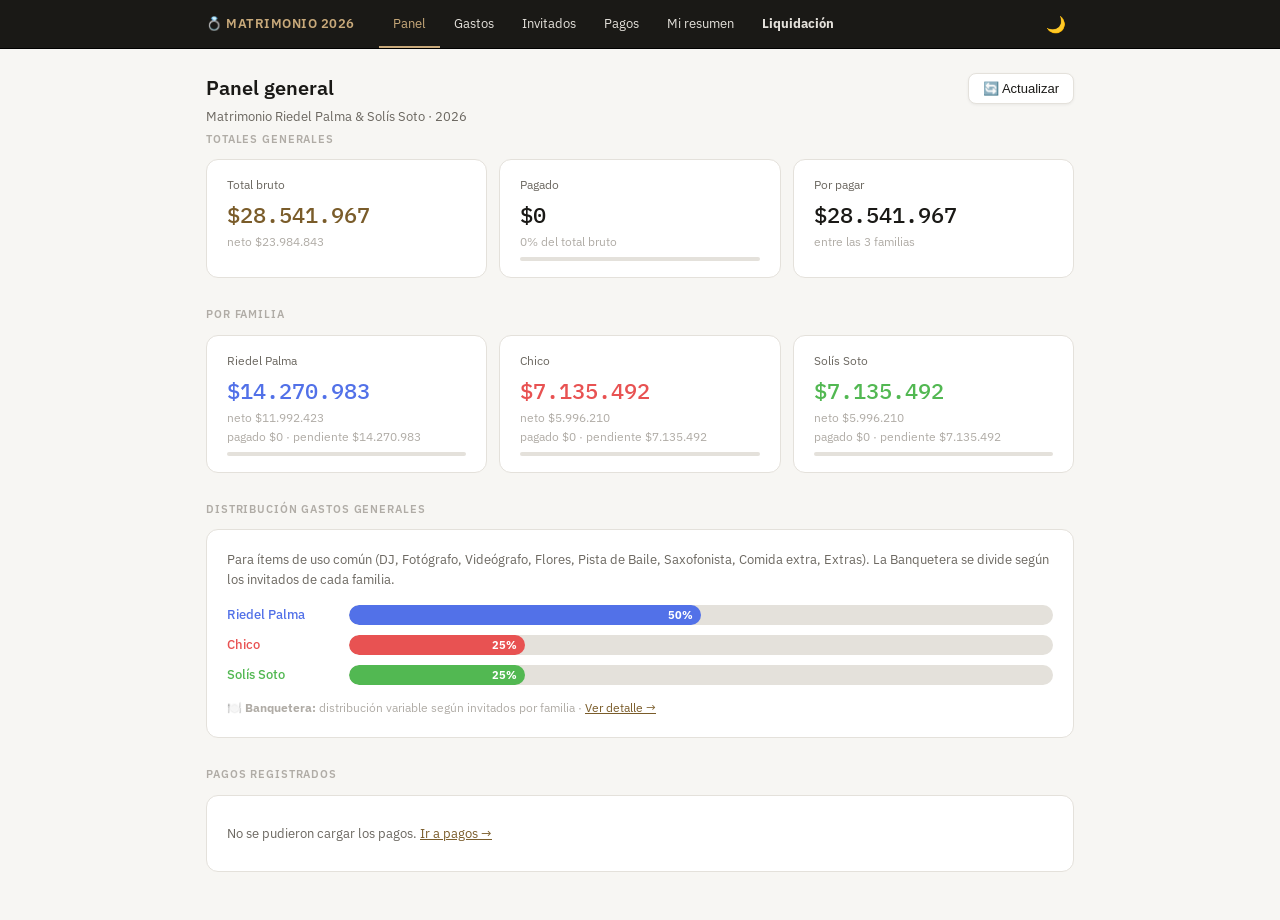
==== commit 903ef587: "Update index.html" ====
--- a/index.html
+++ b/index.html
@@ -3,7 +3,7 @@
 <head>
 <meta charset="UTF-8">
 <meta name="viewport" content="width=device-width, initial-scale=1, viewport-fit=cover">
-<title>Invitados — Matrimonio 2026</title>
+<title>Panel — Matrimonio 2026</title>
 <link rel="stylesheet" href="style.css">
 </head>
 <body>
@@ -23,424 +23,582 @@
   </div>
 </nav>
 
+<!-- Modal editar pago -->
+<div id="edit-modal" style="display:none;position:fixed;inset:0;background:rgba(0,0,0,.5);z-index:999;align-items:center;justify-content:center;padding:20px">
+  <div style="background:var(--bg-card);border:1px solid var(--border);border-radius:12px;padding:24px;width:100%;max-width:400px;box-shadow:0 16px 48px rgba(0,0,0,.4)">
+    <div style="display:flex;justify-content:space-between;align-items:center;margin-bottom:18px">
+      <span style="font-weight:600;font-size:15px">Editar pago</span>
+      <button onclick="cerrarModal()" style="background:none;border:none;cursor:pointer;color:var(--fg-muted);font-size:20px;line-height:1">×</button>
+    </div>
+    <input type="hidden" id="edit-id">
+    <div style="margin-bottom:12px">
+      <label style="font-size:12px;font-weight:500;color:var(--fg-muted);display:block;margin-bottom:4px">Familia</label>
+      <select id="edit-familia" style="width:100%;padding:8px 10px;border:1px solid var(--border);border-radius:7px;background:var(--input-bg,var(--card-bg));color:var(--fg);font-size:14px">
+        <option value="Riedel Palma">Riedel Palma</option>
+        <option value="Chico">Chico</option>
+        <option value="Solís Soto">Solís Soto</option>
+      </select>
+    </div>
+    <div style="margin-bottom:12px">
+      <label style="font-size:12px;font-weight:500;color:var(--fg-muted);display:block;margin-bottom:4px">Concepto</label>
+      <input id="edit-concepto" type="text" style="width:100%;padding:8px 10px;border:1px solid var(--border);border-radius:7px;background:var(--input-bg,var(--card-bg));color:var(--fg);font-size:14px;box-sizing:border-box">
+    </div>
+    <div style="margin-bottom:18px">
+      <label style="font-size:12px;font-weight:500;color:var(--fg-muted);display:block;margin-bottom:4px">Monto ($)</label>
+      <input id="edit-monto" type="number" min="0" style="width:100%;padding:8px 10px;border:1px solid var(--border);border-radius:7px;background:var(--input-bg,var(--card-bg));color:var(--fg);font-size:14px;box-sizing:border-box">
+    </div>
+    <div style="display:flex;gap:10px">
+      <button onclick="cerrarModal()" style="flex:1;padding:9px;border:1px solid var(--border);border-radius:7px;background:none;color:var(--fg);cursor:pointer;font-size:14px">Cancelar</button>
+      <button onclick="guardarEdicion()" style="flex:1;padding:9px;border:none;border-radius:7px;background:var(--accent);color:#fff;cursor:pointer;font-size:14px;font-weight:600">Guardar</button>
+    </div>
+  </div>
+</div>
+
 <main class="page">
-  <div style="display:flex;align-items:flex-start;justify-content:space-between;gap:12px;flex-wrap:wrap;margin-bottom:4px">
+  <div style="display:flex;align-items:flex-start;justify-content:space-between;flex-wrap:wrap;gap:10px;margin-bottom:4px">
     <div>
-      <h1 class="page-title" style="margin-bottom:2px">Lista de invitados</h1>
-      <p class="page-subtitle" id="subtitle" style="margin:0">Cargando…</p>
-    </div>
-    <button class="btn btn-primary" onclick="openModal()" style="flex-shrink:0;margin-top:4px">+ Agregar invitado</button>
+      <h1 class="page-title" style="margin:0">Panel general</h1>
+      <p class="page-subtitle" style="margin:4px 0 0">Matrimonio Riedel Palma &amp; Solís Soto · 2026</p>
+    </div>
+    <button id="btn-refresh" onclick="refrescar()" style="display:inline-flex;align-items:center;gap:6px;padding:7px 14px;border-radius:8px;background:var(--bg-card);border:1px solid var(--border);color:var(--fg);cursor:pointer;font-size:13px;font-weight:500;box-shadow:0 1px 3px rgba(0,0,0,.06)">
+      🔄 Actualizar
+    </button>
   </div>
-
-  <!-- Gráfico Full vs Fiesta -->
-  <div id="tipo-chart" style="margin-top:16px;margin-bottom:16px;display:none">
-    <div style="display:flex;flex-direction:column;gap:8px">
-      <div style="display:flex;align-items:center;gap:10px">
-        <span style="width:52px;font-size:12px;font-weight:600;color:var(--fg-muted)">Full</span>
-        <div style="flex:1;height:22px;background:var(--border);border-radius:6px;overflow:hidden;position:relative">
-          <div id="bar-full" style="height:100%;background:var(--accent-fg,#b59a6a);border-radius:6px;transition:width .5s ease;display:flex;align-items:center;justify-content:flex-end;padding-right:8px;box-sizing:border-box;min-width:32px">
-            <span id="lbl-full" style="font-size:11px;font-weight:700;color:#fff"></span>
+  <div id="root"></div>
+</main>
+
+<script type="module">
+import { apiFetch, apiPost, fileToBase64, fmt, initTheme, highlightNav, toast } from './api.js';
+
+initTheme();
+highlightNav();
+
+window.eliminarPago = async function(id) {
+  if (!confirm('¿Eliminar este pago?')) return;
+  try {
+    const res = await apiPost({ action: 'deletePago', id });
+    if (res.ok) {
+      toast('Pago eliminado');
+      try { localStorage.removeItem(PAGOS_CACHE_KEY); } catch(e) {}
+      render();
+    } else toast(res.error || 'Error al eliminar', false);
+  } catch(e) { toast(e.message || 'Error', false); }
+};
+
+window.editarPago = function(id, familia, concepto, monto) {
+  document.getElementById('edit-id').value       = id;
+  document.getElementById('edit-familia').value  = familia;
+  document.getElementById('edit-concepto').value = concepto;
+  document.getElementById('edit-monto').value    = monto;
+  document.getElementById('edit-modal').style.display = 'flex';
+};
+window.cerrarModal = function() {
+  document.getElementById('edit-modal').style.display = 'none';
+};
+window.guardarEdicion = async function() {
+  const id      = document.getElementById('edit-id').value;
+  const familia = document.getElementById('edit-familia').value;
+  const concepto= document.getElementById('edit-concepto').value.trim();
+  const monto   = parseFloat(document.getElementById('edit-monto').value);
+  if (!familia || !concepto || !monto) { toast('Completa todos los campos', false); return; }
+  try {
+    const res = await apiPost({ action: 'editPago', id, data: { familia, concepto, monto } });
+    if (res.ok) {
+      toast('Pago actualizado ✓');
+      cerrarModal();
+      try { localStorage.removeItem(PAGOS_CACHE_KEY); } catch(e) {}
+      render();
+    } else toast(res.error || 'Error', false);
+  } catch(e) { toast(e.message || 'Error', false); }
+};
+
+// ── Totales fijos (sin Banquetera — ésta viene de la API) ─────
+// Suma de: Centro de Eventos, DJ, Fotógrafo, Videógrafo,
+// Maquilladora, Comida extra, Pista de Baile, Ceremonia,
+// Saxofonista, Flores, Extras  (todos × 1.19 IVA normal)
+const FIXED = {
+  r: { n: 11992423, b: 14270983 },
+  c: { n:  5996210, b:  7135492 },
+  s: { n:  5996210, b:  7135492 },
+};
+
+// Ítems sin precio fijo (Ceremonia, Maquilladora) — sus pagos se suman al bruto total
+const ZERO_BUDGET_NAMES = ['ceremonia', 'maquilladora'];
+function computeZeroBudgetPaid(pagos) {
+  const z = { r:0, c:0, s:0 };
+  (pagos||[]).forEach(p => {
+    const concepto = String(p.concepto||'').toLowerCase();
+    if (ZERO_BUDGET_NAMES.some(n => concepto.startsWith(n) || concepto.includes(n))) {
+      const k = p.familia === 'Riedel Palma' ? 'r' : p.familia === 'Chico' ? 'c' : 's';
+      z[k] += Number(p.monto)||0;
+    }
+  });
+  return z;
+}
+
+// Ítems referenciales (est:true) con presupuesto fijo que pueden tener pagos reales
+const EST_ITEMS_REF = [
+  { item: 'Flores', rb: 952000,  cb: 476000,  sb: 476000  },
+  { item: 'Extras', rb: 5108075, cb: 2554038, sb: 2554038 },
+];
+const ALL_ITEM_NAMES = [
+  'Centro de Eventos','DJ',
+  'Fotógrafo','Videógrafo','Maquilladora',
+  'Comida extra','Pista de Baile','Ceremonia',
+  'Saxofonista','Flores','Extras',
+];
+function computeItemPagadoPanel(pagos) {
+  const result = {};
+  ALL_ITEM_NAMES.forEach(n => { result[n] = { r:0, c:0, s:0 }; });
+  (pagos||[]).forEach(p => {
+    const k = p.familia === 'Riedel Palma' ? 'r' : p.familia === 'Chico' ? 'c' : 's';
+    const monto = Number(p.monto)||0;
+    // Prefer explicit item field; fall back to concepto startsWith for legacy entries
+    if (p.item && result[p.item] !== undefined) {
+      result[p.item][k] += monto;
+    } else {
+      const concepto = String(p.concepto||'').toLowerCase();
+      for (const nombre of ALL_ITEM_NAMES) {
+        if (concepto.startsWith(nombre.toLowerCase())) {
+          result[nombre][k] += monto;
+          break;
+        }
+      }
+    }
+  });
+  return result;
+}
+// Ajusta BRUTO: reemplaza montos referenciales por pagos reales cuando existen
+function applyEstAdjustments(pagos) {
+  const ip = computeItemPagadoPanel(pagos);
+  EST_ITEMS_REF.forEach(x => {
+    const paid = ip[x.item] || { r:0, c:0, s:0 };
+    if ((paid.r + paid.c + paid.s) === 0) return;
+    BRUTO.r += paid.r - x.rb;
+    BRUTO.c += paid.c - x.cb;
+    BRUTO.s += paid.s - x.sb;
+  });
+  BRUTO_TOTAL = BRUTO.r + BRUTO.c + BRUTO.s;
+}
+
+// ── Liquidación dos bloques ───────────────────────────────────
+// Bloque A = Riedel (50% del total)
+// Bloque B = Chico + Solís Soto (50% del total, 50/50 interno)
+// Banquetera: split por invitados (sr% Riedel, resto para bloque B)
+//
+// Nivel 1: Riedel vs bloque B combinado
+// Nivel 2: interno Chico vs Solís (50/50 de lo que corresponde al bloque B)
+
+function computeLiquidacion(pagos, banq) {
+  const paid = { r:0, c:0, s:0 };
+  const banqPaid = { r:0, c:0, s:0 };
+
+  (pagos||[]).forEach(p => {
+    const k = p.familia === 'Riedel Palma' ? 'r' : p.familia === 'Chico' ? 'c' : 's';
+    const m = Number(p.monto)||0;
+    const c = String(p.concepto||'').toLowerCase();
+    if (c.includes('banquetera') || c.includes('catering') || c.includes('comida')) {
+      banqPaid[k] += m;
+    } else {
+      paid[k] += m;
+    }
+  });
+
+  const restoTotal = paid.r + paid.c + paid.s;
+  const banqTotal  = banqPaid.r + banqPaid.c + banqPaid.s;
+  const grandTotal = restoTotal + banqTotal;
+
+  // Split banquetera para Riedel (resto queda para bloque B)
+  let sr = 0.50;
+  if (banq && banq.totalInvitados > 0) sr = (banq.invitadosR||0) / banq.totalInvitados;
+
+  // ─ Nivel 1: Riedel vs bloque B ─
+  const riedel_paid  = paid.r + banqPaid.r;
+  const riedel_debe  = restoTotal * 0.50 + banqTotal * sr;
+  const riedel_net   = riedel_paid - riedel_debe; // + = acreedor, − = deudor
+
+  // ─ Nivel 2: interno Chico / Solís ─
+  // Cada uno debe pagar 50% de la obligación total del bloque B
+  const cs_debe_total = restoTotal * 0.50 + banqTotal * (1 - sr);
+  const each_cs_debe  = cs_debe_total / 2;
+  const c_paid = paid.c + banqPaid.c;
+  const s_paid = paid.s + banqPaid.s;
+  const c_net  = c_paid - each_cs_debe; // + = acreedor, − = deudor (dentro del bloque)
+  const s_net  = s_paid - each_cs_debe;
+
+  return { riedel_net, c_net, s_net, riedel_paid, c_paid, s_paid, riedel_debe, each_cs_debe, grandTotal, cs_debe_total };
+}
+
+function renderLiquidacion(pagos) {
+  const banq = _lastBanq;
+  const { riedel_net, c_net, s_net, riedel_paid, c_paid, s_paid, riedel_debe, each_cs_debe, grandTotal, cs_debe_total } = computeLiquidacion(pagos, banq);
+
+  const NAMES = { r:'Riedel Palma', c:'Chico', s:'Solís Soto' };
+  const badge = k => `<span class="badge badge-${k}">${NAMES[k]}</span>`;
+  const badgeCS = `<span class="badge badge-c" style="margin-right:2px">Chico</span><span class="badge badge-s">Solís Soto</span>`;
+
+  if (grandTotal < 100) {
+    return `<p style="font-size:13px;color:var(--fg-muted);padding:4px 0">Aún no hay pagos registrados.</p>`;
+  }
+
+  // Nivel 1: transferencia entre bloques
+  const bloqueRow = (() => {
+    const cs_paid = c_paid + s_paid;
+    const rColor = riedel_net >= 0 ? 'var(--green,#22c55e)' : 'var(--red,#ef4444)';
+    const csColor = riedel_net <= 0 ? 'var(--green,#22c55e)' : 'var(--red,#ef4444)';
+    const inter = Math.abs(Math.round(riedel_net));
+    const interRow = inter > 100 ? `
+      <div style="display:flex;align-items:center;gap:10px;padding:14px 0;border-top:1px solid var(--border);margin-top:4px">
+        ${riedel_net < 0 ? badge('r') : badgeCS}
+        <span style="color:var(--fg-faint);font-size:20px;line-height:1">→</span>
+        ${riedel_net < 0 ? badgeCS : badge('r')}
+        <span style="flex:1"></span>
+        <span style="font-size:17px;font-weight:700;font-variant-numeric:tabular-nums">$${fmt(inter)}</span>
+      </div>` : `<div style="padding:10px 0;color:var(--fg-muted);font-size:13px">✅ Ambos bloques están al día entre sí.</div>`;
+    return `
+      <div style="display:flex;justify-content:space-between;align-items:center;padding:12px 0;border-bottom:1px solid var(--border);font-size:13px">
+        ${badge('r')}
+        <span style="color:var(--fg-muted)">pagó $${fmt(riedel_paid)} · debía $${fmt(Math.round(riedel_debe))}</span>
+        <span style="font-weight:600;color:${rColor}">${riedel_net >= 0 ? '✔' : '→ ' + fmt(Math.abs(Math.round(riedel_net)))}</span>
+      </div>
+      <div style="display:flex;justify-content:space-between;align-items:center;padding:12px 0;border-bottom:1px solid var(--border);font-size:13px">
+        ${badgeCS}
+        <span style="color:var(--fg-muted)">pagó $${fmt(c_paid + s_paid)} · debían $${fmt(Math.round(cs_debe_total))}</span>
+        <span style="font-weight:600;color:${csColor}">${riedel_net <= 0 ? '✔' : '→ ' + fmt(Math.abs(Math.round(riedel_net)))}</span>
+      </div>
+      ${interRow}`;
+  })();
+
+  // Nivel 2: interno Chico / Solís
+  const internoRow = (() => {
+    const inter = Math.abs(Math.round(c_net));
+    if (inter < 100) return `<div style="padding:10px 0;color:var(--fg-muted);font-size:13px">✅ Chico y Solís están al día entre sí.</div>`;
+    const from = c_net < 0 ? 'c' : 's';
+    const to   = c_net < 0 ? 's' : 'c';
+    return `
+      <div style="display:flex;justify-content:space-between;align-items:center;padding:10px 0;border-bottom:1px solid var(--border);font-size:13px">
+        ${badge('c')}
+        <span style="color:var(--fg-muted)">pagó $${fmt(c_paid)} · debía $${fmt(Math.round(each_cs_debe))}</span>
+        <span style="font-weight:600;color:${c_net < 0 ? 'var(--red,#ef4444)' : 'var(--green,#22c55e)'}">
+          ${c_net >= 0 ? '✔' : '→ ' + fmt(Math.abs(Math.round(c_net)))}
+        </span>
+      </div>
+      <div style="display:flex;justify-content:space-between;align-items:center;padding:10px 0;border-bottom:1px solid var(--border);font-size:13px">
+        ${badge('s')}
+        <span style="color:var(--fg-muted)">pagó $${fmt(s_paid)} · debía $${fmt(Math.round(each_cs_debe))}</span>
+        <span style="font-weight:600;color:${s_net < 0 ? 'var(--red,#ef4444)' : 'var(--green,#22c55e)'}">
+          ${s_net >= 0 ? '✔' : '→ ' + fmt(Math.abs(Math.round(s_net)))}
+        </span>
+      </div>
+      <div style="display:flex;align-items:center;gap:10px;padding:14px 0;border-top:1px solid var(--border);margin-top:4px">
+        ${badge(from)}
+        <span style="color:var(--fg-faint);font-size:20px;line-height:1">→</span>
+        ${badge(to)}
+        <span style="flex:1"></span>
+        <span style="font-size:17px;font-weight:700;font-variant-numeric:tabular-nums">$${fmt(inter)}</span>
+      </div>`;
+  })();
+
+  return `
+    <div style="font-size:11px;font-weight:600;color:var(--fg-muted);letter-spacing:.06em;text-transform:uppercase;margin-bottom:4px">Total pagado entre todos</div>
+    <div style="font-size:26px;font-weight:700;font-variant-numeric:tabular-nums;margin-bottom:20px">$${fmt(grandTotal)}</div>
+
+    <div style="font-size:11px;font-weight:600;color:var(--fg-muted);letter-spacing:.06em;text-transform:uppercase;margin-bottom:6px">Entre bloques (Riedel 50% · Chico+Solís 50%)</div>
+    ${bloqueRow}
+
+    <div style="font-size:11px;font-weight:600;color:var(--fg-muted);letter-spacing:.06em;text-transform:uppercase;margin:22px 0 6px">Interno: Chico / Solís Soto</div>
+    ${internoRow}
+
+    <p style="font-size:11px;color:var(--fg-faint);margin-top:14px">Banquetera por número de invitados · todo lo demás 50/50 entre bloques · Chico y Solís dividen su mitad al 50/50.</p>
+  `;
+}
+
+const root = document.getElementById('root');
+let BRUTO = { r:0, c:0, s:0 };
+let NETO  = { r:0, c:0, s:0 };
+let BRUTO_TOTAL = 0, NETO_TOTAL = 0;
+let _lastBanq = null; // para liquidación
+
+function familiaCard(k, label, bruto, neto, pagado, pend) {
+  const pct = bruto > 0 ? Math.min(100, Math.round(pagado / bruto * 100)) : 0;
+  return `<div class="stat-tile ${k}">
+    <div class="label">${label}</div>
+    <div class="value">$${fmt(bruto)}</div>
+    <div class="sub" style="display:flex;flex-direction:column;gap:1px">
+      <span>neto $${fmt(neto)}</span>
+      <span>pagado $${fmt(pagado)} · pendiente $${fmt(pend)}</span>
+    </div>
+    <div class="progress-wrap"><div class="progress-track">
+      <div class="progress-fill" style="width:${pct}%;background:var(--${k}-color)"></div>
+    </div></div>
+  </div>`;
+}
+
+function renderPagos(pagos) {
+  if (!pagos || !pagos.length) {
+    return '<p style="color:var(--fg-muted);font-size:13px;padding:8px 0">Aún no hay pagos. <a href="pagos.html" style="color:var(--accent-fg)">Registrar uno →</a></p>';
+  }
+  const todos = [...pagos].reverse();
+  return `<div class="table-wrap"><table>
+    <thead><tr><th>Fecha</th><th>Familia</th><th>Concepto</th><th class="num">Monto</th><th>Comprobante</th><th></th></tr></thead>
+    <tbody>${todos.map(p => {
+      const k = p.familia === 'Riedel Palma' ? 'r' : p.familia === 'Chico' ? 'c' : 's';
+      const urls = p.comprobante
+        ? p.comprobante.split(',').map(u => u.trim()).filter(u => u.startsWith('http'))
+        : [];
+      const verLinks = urls.map((u, i) =>
+        `<a href="${u}" target="_blank" style="color:var(--accent-fg);font-size:12px">
+          ${urls.length > 1 ? `Ver ${i+1}` : 'Ver'} →
+        </a>`).join('');
+      const comp = `
+        <div style="display:inline-flex;align-items:center;gap:6px;flex-wrap:wrap">
+          ${verLinks}
+          <label style="cursor:pointer;color:var(--accent-fg);font-size:12px;display:inline-flex;align-items:center;gap:3px">
+            📎 ${urls.length ? 'Otro' : 'Adjuntar'}
+            <input type="file" accept="image/*,application/pdf" hidden
+              onchange="subirComp('${p.id}', this)">
+          </label>
+        </div>`;
+      return `<tr>
+        <td>${p.fecha}</td>
+        <td><span class="badge badge-${k}">${p.familia}</span></td>
+        <td>${p.concepto}</td>
+        <td class="num">$${fmt(p.monto)}</td>
+        <td id="comp-cell-${p.id}">${comp}</td>
+        <td style="white-space:nowrap">
+          ${!p.id.startsWith('G') ? `<button class="btn-edit-pago"
+            data-id="${p.id}"
+            data-familia="${p.familia}"
+            data-concepto="${(p.concepto||'').replace(/&/g,'&amp;').replace(/"/g,'&quot;')}"
+            data-monto="${p.monto}"
+            style="background:none;border:none;cursor:pointer;color:var(--fg-muted);font-size:14px;padding:2px 5px;line-height:1" title="Editar">✏️</button>` : ''}
+          <button onclick="eliminarPago('${p.id}')" style="background:none;border:none;cursor:pointer;color:var(--fg-faint);font-size:16px;padding:2px 5px;line-height:1" title="Eliminar">×</button>
+        </td>
+      </tr>`;
+    }).join('')}</tbody>
+  </table></div>
+  <p style="text-align:right;margin-top:10px"><a href="pagos.html" style="color:var(--accent-fg);font-size:13px">Registrar pago →</a></p>`;
+}
+
+window.subirComp = async function(pagoId, input) {
+  const file = input.files[0];
+  if (!file) return;
+  const cell = document.getElementById(`comp-cell-${pagoId}`);
+  // Guardar URLs existentes antes de mostrar "Subiendo…"
+  const prevUrls = cell
+    ? Array.from(cell.querySelectorAll('a[href]')).map(a => a.href).filter(u => u.startsWith('http'))
+    : [];
+  if (cell) cell.innerHTML = '<span style="font-size:12px;color:var(--fg-muted)">Subiendo…</span>';
+  try {
+    const b64 = await fileToBase64(file);
+    const res = await apiPost({
+      action:   'uploadComprobante',
+      pagoId,
+      fileData: b64,
+      mimeType: file.type,
+      fileName: file.name,
+    });
+    if (res.ok && res.url) {
+      const allUrls = res.allUrls
+        ? res.allUrls.split(',').map(u => u.trim()).filter(u => u.startsWith('http'))
+        : [...prevUrls, res.url].filter((u, i, arr) => u.startsWith('http') && arr.indexOf(u) === i);
+      const verLinks = allUrls.map((u, i) =>
+        `<a href="${u}" target="_blank" style="color:var(--accent-fg);font-size:12px">
+          ${allUrls.length > 1 ? `Ver ${i+1}` : 'Ver'} →
+        </a>`).join('');
+      if (cell) cell.innerHTML = `
+        <div style="display:inline-flex;align-items:center;gap:6px;flex-wrap:wrap">
+          ${verLinks}
+          <label style="cursor:pointer;color:var(--accent-fg);font-size:12px;display:inline-flex;align-items:center;gap:3px">
+            📎 Otro
+            <input type="file" accept="image/*,application/pdf" hidden
+              onchange="subirComp('${pagoId}', this)">
+          </label>
+        </div>`;
+      try { localStorage.removeItem(PAGOS_CACHE_KEY); } catch(e) {}
+      toast('Comprobante subido ✓');
+    } else {
+      if (cell) cell.innerHTML = '<span style="color:#c0392b;font-size:12px">Error</span>';
+      toast('Error al subir', false);
+    }
+  } catch(err) {
+    if (cell) cell.innerHTML = '<span style="color:#c0392b;font-size:12px">Error</span>';
+    toast(err.message || 'Error al subir', false);
+  }
+};
+
+function renderPanel(pagos) {
+  const pagado = { r: 0, c: 0, s: 0 };
+  (pagos || []).forEach(p => {
+    const k = p.familia === 'Riedel Palma' ? 'r' : p.familia === 'Chico' ? 'c' : 's';
+    pagado[k] += Number(p.monto) || 0;
+  });
+  const pagadoTotal = pagado.r + pagado.c + pagado.s;
+
+  // Ítems sin precio fijo (ej. Ceremonia) — sus pagos engrosan el total bruto
+  const zp = computeZeroBudgetPaid(pagos);
+  const bruto = { r: BRUTO.r + zp.r, c: BRUTO.c + zp.c, s: BRUTO.s + zp.s };
+  const brutoTotal = bruto.r + bruto.c + bruto.s;
+
+  const pend = {
+    r: Math.max(0, bruto.r - pagado.r),
+    c: Math.max(0, bruto.c - pagado.c),
+    s: Math.max(0, bruto.s - pagado.s),
+  };
+  const pendTotal = pend.r + pend.c + pend.s;
+  const pct = brutoTotal > 0 ? Math.min(100, Math.round(pagadoTotal / brutoTotal * 100)) : 0;
+
+  root.innerHTML = `
+    <div class="section-label">Totales generales</div>
+    <div class="stat-grid" style="margin-bottom:28px">
+      <div class="stat-tile t">
+        <div class="label">Total bruto</div>
+        <div class="value">$${fmt(brutoTotal)}</div>
+        <div class="sub">neto $${fmt(NETO_TOTAL)}</div>
+      </div>
+      <div class="stat-tile">
+        <div class="label">Pagado</div>
+        <div class="value">$${fmt(pagadoTotal)}</div>
+        <div class="sub">${pct}% del total bruto</div>
+        <div class="progress-wrap"><div class="progress-track"><div class="progress-fill" style="width:${pct}%"></div></div></div>
+      </div>
+      <div class="stat-tile">
+        <div class="label">Por pagar</div>
+        <div class="value">$${fmt(pendTotal)}</div>
+        <div class="sub">entre las 3 familias</div>
+      </div>
+    </div>
+
+    <div class="section-label">Por familia</div>
+    <div class="stat-grid" style="margin-bottom:28px">
+      ${familiaCard('r','Riedel Palma',bruto.r,NETO.r,pagado.r,pend.r)}
+      ${familiaCard('c','Chico',bruto.c,NETO.c,pagado.c,pend.c)}
+      ${familiaCard('s','Solís Soto',bruto.s,NETO.s,pagado.s,pend.s)}
+    </div>
+
+    <div class="section-label">Distribución gastos generales</div>
+    <div class="card" style="margin-bottom:28px">
+      <p style="font-size:13px;color:var(--fg-muted);margin:0 0 16px">
+        Para ítems de uso común (DJ, Fotógrafo, Videógrafo, Flores, Pista de Baile, Saxofonista, Comida extra, Extras). La Banquetera se divide según los invitados de cada familia.
+      </p>
+      <div style="display:flex;flex-direction:column;gap:10px">
+        <div style="display:flex;align-items:center;gap:12px">
+          <span style="width:110px;font-size:13px;font-weight:500;color:var(--r-color)">Riedel Palma</span>
+          <div style="flex:1;background:var(--border);border-radius:99px;overflow:hidden;height:20px">
+            <div style="width:50%;background:var(--r-color);height:100%;border-radius:99px;display:flex;align-items:center;justify-content:flex-end;padding-right:8px">
+              <span style="font-size:11px;font-weight:700;color:#fff">50%</span>
+            </div>
           </div>
         </div>
-        <span id="n-full" style="width:36px;font-size:12px;font-weight:700;color:var(--fg);text-align:right"></span>
-      </div>
-      <div style="display:flex;align-items:center;gap:10px">
-        <span style="width:52px;font-size:12px;font-weight:600;color:var(--fg-muted)">Fiesta</span>
-        <div style="flex:1;height:22px;background:var(--border);border-radius:6px;overflow:hidden;position:relative">
-          <div id="bar-fiesta" style="height:100%;background:var(--s-color,#2e7d52);border-radius:6px;transition:width .5s ease;display:flex;align-items:center;justify-content:flex-end;padding-right:8px;box-sizing:border-box;min-width:32px">
-            <span id="lbl-fiesta" style="font-size:11px;font-weight:700;color:#fff"></span>
+        <div style="display:flex;align-items:center;gap:12px">
+          <span style="width:110px;font-size:13px;font-weight:500;color:var(--c-color)">Chico</span>
+          <div style="flex:1;background:var(--border);border-radius:99px;overflow:hidden;height:20px">
+            <div style="width:25%;background:var(--c-color);height:100%;border-radius:99px;display:flex;align-items:center;justify-content:flex-end;padding-right:8px">
+              <span style="font-size:11px;font-weight:700;color:#fff">25%</span>
+            </div>
           </div>
         </div>
-        <span id="n-fiesta" style="width:36px;font-size:12px;font-weight:700;color:var(--fg);text-align:right"></span>
-      </div>
-      <div style="display:flex;align-items:center;gap:10px">
-        <span style="width:52px;font-size:12px;font-weight:600;color:var(--fg-muted)">S/info</span>
-        <div style="flex:1;height:22px;background:var(--border);border-radius:6px;overflow:hidden;position:relative">
-          <div id="bar-otro" style="height:100%;background:var(--fg-faint,#aaa);border-radius:6px;transition:width .5s ease;display:flex;align-items:center;justify-content:flex-end;padding-right:8px;box-sizing:border-box;min-width:32px">
-            <span id="lbl-otro" style="font-size:11px;font-weight:700;color:#fff"></span>
+        <div style="display:flex;align-items:center;gap:12px">
+          <span style="width:110px;font-size:13px;font-weight:500;color:var(--s-color)">Solís Soto</span>
+          <div style="flex:1;background:var(--border);border-radius:99px;overflow:hidden;height:20px">
+            <div style="width:25%;background:var(--s-color);height:100%;border-radius:99px;display:flex;align-items:center;justify-content:flex-end;padding-right:8px">
+              <span style="font-size:11px;font-weight:700;color:#fff">25%</span>
+            </div>
           </div>
         </div>
-        <span id="n-otro" style="width:36px;font-size:12px;font-weight:700;color:var(--fg);text-align:right"></span>
-      </div>
-    </div>
-  </div>
-
-  <div class="tabs" id="tabs"></div>
-  <div id="subfilters" style="margin-bottom:8px"></div>
-  <div id="tipo-filters" style="margin-bottom:12px"></div>
-  <div class="search-wrap">
-    <input class="search-input" id="search" type="search" placeholder="Buscar invitado…" autocomplete="off">
-  </div>
-  <div id="root"><div class="loading"><div class="spinner"></div> Cargando…</div></div>
-</main>
-
-<!-- Modal agregar invitado -->
-<div id="modal-overlay" style="display:none;position:fixed;inset:0;background:rgba(0,0,0,.5);z-index:100;align-items:center;justify-content:center;padding:16px">
-  <div style="background:var(--bg);border-radius:16px;padding:24px;width:100%;max-width:400px;box-shadow:0 8px 32px rgba(0,0,0,.2)">
-    <div style="display:flex;align-items:center;justify-content:space-between;margin-bottom:20px">
-      <h2 style="margin:0;font-size:18px">Agregar invitado</h2>
-      <button onclick="closeModal()" style="background:none;border:none;font-size:20px;cursor:pointer;color:var(--fg-muted);line-height:1">×</button>
-    </div>
-    <form id="add-form" onsubmit="submitGuest(event)" autocomplete="off">
-      <div style="display:flex;gap:10px;margin-bottom:12px">
-        <div style="flex:1">
-          <label style="font-size:12px;color:var(--fg-muted);display:block;margin-bottom:4px">Nombre *</label>
-          <input id="f-nombre" type="text" required placeholder="Ej: María" autocomplete="off"
-            style="width:100%;box-sizing:border-box;padding:9px 12px;border:1px solid var(--border);border-radius:8px;background:var(--bg);color:var(--fg);font-size:14px">
-        </div>
-        <div style="flex:1">
-          <label style="font-size:12px;color:var(--fg-muted);display:block;margin-bottom:4px">Apellido</label>
-          <input id="f-apellido" type="text" placeholder="Ej: González" autocomplete="off"
-            style="width:100%;box-sizing:border-box;padding:9px 12px;border:1px solid var(--border);border-radius:8px;background:var(--bg);color:var(--fg);font-size:14px">
-        </div>
-      </div>
-      <div style="margin-bottom:12px">
-        <label style="font-size:12px;color:var(--fg-muted);display:block;margin-bottom:4px">Invitación *</label>
-        <select id="f-invitacion" required
-          style="width:100%;box-sizing:border-box;padding:9px 12px;border:1px solid var(--border);border-radius:8px;background:var(--bg);color:var(--fg);font-size:14px">
-          <option value="">Seleccionar…</option>
-          <option value="Riedel Palma">Riedel Palma</option>
-          <option value="Anto">Anto (Riedel Palma)</option>
-          <option value="Chico">Chico</option>
-          <option value="Solís">Solís (Solís Soto)</option>
-          <option value="Soto">Soto (Solís Soto)</option>
-        </select>
-      </div>
-      <div style="margin-bottom:20px">
-        <label style="font-size:12px;color:var(--fg-muted);display:block;margin-bottom:4px">Tipo</label>
-        <select id="f-tipo"
-          style="width:100%;box-sizing:border-box;padding:9px 12px;border:1px solid var(--border);border-radius:8px;background:var(--bg);color:var(--fg);font-size:14px">
-          <option value="">Sin especificar</option>
-          <option value="Adulto">Adulto</option>
-          <option value="Niño">Niño</option>
-          <option value="Bebé">Bebé</option>
-        </select>
-      </div>
-      <div style="display:flex;gap:10px">
-        <button type="button" onclick="closeModal()" class="btn" style="flex:1">Cancelar</button>
-        <button type="submit" id="submit-btn" class="btn btn-primary" style="flex:1">Agregar</button>
-      </div>
-    </form>
-  </div>
-</div>
-
-<script type="module">
-import { apiFetch, apiPost, initTheme, highlightNav, showError, toast } from './api.js';
-
-initTheme();
-highlightNav();
-
-let guests = null;
-let current = 'riedel';
-let subfilter = 'all';
-let tipoFilter = 'all';
-
-const SUBFILTERS = {
-  riedel: ['Todos', 'Anto', 'Riedel Palma'],
-  chico:  null,
-  solis:  ['Todos', 'Solís', 'Soto'],
-};
-const LABELS = { riedel: 'Riedel Palma', chico: 'Chico', solis: 'Solís Soto' };
-
-const root     = document.getElementById('root');
-const tabsEl   = document.getElementById('tabs');
-const subEl    = document.getElementById('subfilters');
-const searchEl = document.getElementById('search');
-
-function renderChart() {
-  const all = ['riedel','chico','solis'].flatMap(k => guests[k] || []);
-  let full = 0, fiesta = 0, otro = 0;
-  all.forEach(g => {
-    const t = (g.tipo || '').trim();
-    if (t === 'Full')   full++;
-    else if (t === 'Fiesta') fiesta++;
-    else otro++;
-  });
-  const total = all.length || 1;
-  const chartEl = document.getElementById('tipo-chart');
-  chartEl.style.display = '';
-
-  document.getElementById('bar-full').style.width   = Math.max(4, Math.round(full   / total * 100)) + '%';
-  document.getElementById('bar-fiesta').style.width = Math.max(4, Math.round(fiesta / total * 100)) + '%';
-  document.getElementById('bar-otro').style.width   = Math.max(4, Math.round(otro   / total * 100)) + '%';
-
-  document.getElementById('lbl-full').textContent   = Math.round(full   / total * 100) + '%';
-  document.getElementById('lbl-fiesta').textContent = Math.round(fiesta / total * 100) + '%';
-  document.getElementById('lbl-otro').textContent   = Math.round(otro   / total * 100) + '%';
-
-  document.getElementById('n-full').textContent   = full;
-  document.getElementById('n-fiesta').textContent = fiesta;
-  document.getElementById('n-otro').textContent   = otro;
-}
-
-async function load() {
+      </div>
+      <p style="font-size:12px;color:var(--fg-faint);margin:14px 0 0">
+        🍽️ <strong>Banquetera:</strong> distribución variable según invitados por familia · <a href="gastos.html" style="color:var(--accent-fg)">Ver detalle →</a>
+      </p>
+    </div>
+
+    <div class="section-label">Pagos registrados</div>
+    <div class="card" id="pagos-card">
+      ${renderPagos(pagos)}
+    </div>
+
+  `;
+}
+
+const PAGOS_CACHE_KEY = 'panel_pagos_v1';
+const BANQ_CACHE_KEY  = 'panel_banq_v1';
+
+function getCached(key) {
   try {
-    guests = await apiFetch('guests');
-    renderTabs();
-    renderSubfilters();
-    renderTipoFilters();
-    renderGuests();
-    renderChart();
+    const raw = localStorage.getItem(key);
+    if (!raw) return null;
+    const { ts, data } = JSON.parse(raw);
+    if (Date.now() - ts < 10 * 60 * 1000) return data;
+  } catch(e) {}
+  return null;
+}
+function setCached(key, data) {
+  try { localStorage.setItem(key, JSON.stringify({ ts: Date.now(), data })); } catch(e) {}
+}
+
+function applyBanq(banq) {
+  if (!banq || banq.error) return;
+  _lastBanq = banq;
+  BRUTO = { r: FIXED.r.b + (banq.rb||0), c: FIXED.c.b + (banq.cb||0), s: FIXED.s.b + (banq.sb||0) };
+  NETO  = { r: FIXED.r.n + (banq.rn||0), c: FIXED.c.n + (banq.cn||0), s: FIXED.s.n + (banq.sn||0) };
+  BRUTO_TOTAL = BRUTO.r + BRUTO.c + BRUTO.s;
+  NETO_TOTAL  = NETO.r  + NETO.c  + NETO.s;
+}
+
+async function render() {
+  const cachedPagos = getCached(PAGOS_CACHE_KEY);
+  const cachedBanq  = getCached(BANQ_CACHE_KEY);
+
+  // Render inmediato con lo que hay en caché
+  BRUTO = { r: FIXED.r.b, c: FIXED.c.b, s: FIXED.s.b };
+  NETO  = { r: FIXED.r.n, c: FIXED.c.n, s: FIXED.s.n };
+  BRUTO_TOTAL = BRUTO.r + BRUTO.c + BRUTO.s;
+  NETO_TOTAL  = NETO.r  + NETO.c  + NETO.s;
+  applyBanq(cachedBanq);
+  applyEstAdjustments(cachedPagos || []);  // reemplaza referenciales por pagos reales
+  renderPanel(cachedPagos || []);
+
+  // Actualizar desde la API en segundo plano
+  try {
+    const [banq, pagos] = await Promise.all([
+      apiFetch('banquetera'),
+      apiFetch('pagos'),
+    ]);
+    if (banq && !banq.error) {
+      setCached(BANQ_CACHE_KEY, banq);
+      applyBanq(banq);
+    }
+    const data = pagos || [];
+    setCached(PAGOS_CACHE_KEY, data);
+    applyEstAdjustments(data);  // reemplaza referenciales por pagos reales en BRUTO
+    renderPanel(data);
   } catch(e) {
-    showError(root, e.message);
-  }
-}
-
-function renderTabs() {
-  tabsEl.innerHTML = ['riedel','chico','solis'].map(k => `
-    <button class="tab-btn ${k === current ? 'active' : ''}" onclick="setFamily('${k}')">
-      ${LABELS[k]} <span style="font-size:11px;opacity:.6">(${(guests[k]||[]).length})</span>
-    </button>
-  `).join('');
-}
-
-function renderSubfilters() {
-  const sf = SUBFILTERS[current];
-  if (!sf) { subEl.innerHTML = ''; return; }
-  subEl.innerHTML = `<div class="tabs" style="border:none;margin:0;gap:6px">
-    ${sf.map(s => `
-      <button class="tab-btn ${(s==='Todos'?'all':s)===subfilter?'active':''}"
-              onclick="setSub('${s==='Todos'?'all':s}')"
-              style="padding:6px 12px;font-size:12px">
-        ${s}
-      </button>`).join('')}
-  </div>`;
-}
-
-function renderTipoFilters() {
-  const tipoEl = document.getElementById('tipo-filters');
-  const all = guests[current] || [];
-  const counts = { all: all.length, Full: 0, Fiesta: 0, otro: 0 };
-  all.forEach(g => {
-    const t = (g.tipo || '').trim();
-    if (t === 'Full')        counts.Full++;
-    else if (t === 'Fiesta') counts.Fiesta++;
-    else                     counts.otro++;
-  });
-
-  const TIPOS = [
-    { key: 'all',    label: 'Todos' },
-    { key: 'Full',   label: 'Full' },
-    { key: 'Fiesta', label: 'Fiesta' },
-    { key: 'otro',   label: 'S/info' },
-  ];
-
-  tipoEl.innerHTML = `<div style="display:flex;gap:6px;flex-wrap:wrap">
-    ${TIPOS.map(t => `
-      <button class="tab-btn ${tipoFilter===t.key?'active':''}"
-              onclick="setTipo('${t.key}')"
-              style="padding:5px 10px;font-size:11px;opacity:${counts[t.key]===0?.4:1}">
-        ${t.label} <span style="opacity:.6">${counts[t.key]}</span>
-      </button>`).join('')}
-  </div>`;
-}
-
-function renderGuests() {
-  const q   = searchEl.value.trim().toLowerCase();
-  const all = guests[current] || [];
-  let list  = subfilter === 'all' ? all
-    : subfilter === 'Riedel Palma' ? all.filter(g => !g.g || g.g === 'Riedel Palma')
-    : all.filter(g => g.g === subfilter);
-  if (tipoFilter !== 'all') {
-    if (tipoFilter === 'otro') {
-      list = list.filter(g => !g.tipo || (g.tipo.trim() !== 'Full' && g.tipo.trim() !== 'Fiesta'));
-    } else {
-      list = list.filter(g => (g.tipo || '').trim() === tipoFilter);
+    if (!cachedPagos) {
+      const card = document.getElementById('pagos-card');
+      if (card) card.innerHTML = `<p style="color:var(--fg-muted);font-size:13px;padding:8px 0">
+        No se pudieron cargar los pagos. <a href="pagos.html" style="color:var(--accent-fg)">Ir a pagos →</a>
+      </p>`;
     }
   }
-  if (q) list = list.filter(g => g.n.toLowerCase().includes(q));
-
-  const count = all.length;
-  const shown = list.length;
-  const total = (guests.riedel||[]).length + (guests.chico||[]).length + (guests.solis||[]).length;
-
-  document.getElementById('subtitle').textContent =
-    `${total} en total · ${count} en ${LABELS[current]}${q || subfilter!=='all' ? ` · mostrando ${shown}` : ''}`;
-
-  if (!list.length) {
-    root.innerHTML = `<p style="color:var(--fg-muted);padding:20px 0;font-size:13px">Sin resultados.</p>`;
-    return;
-  }
-
-  root.innerHTML = `<div class="guest-grid">
-    ${list.map(g => `
-      <div class="guest-item" data-id="${g.id || ''}">
-        <span class="guest-name">${g.n}</span>
-        ${g.tipo ? `<span class="guest-tipo">${g.tipo === '(A)' ? 'Acompañante' : g.tipo}</span>` : ''}
-        ${g.g    ? `<span class="guest-tag">${g.g}</span>` : ''}
-        <button class="btn-delete-guest" title="Eliminar invitado"
-                onclick="deleteGuest('${(g.id||'').toString().replace(/'/g,"\\'")}', '${g.n.replace(/'/g,"\\'")}', this)">✕</button>
-      </div>
-    `).join('')}
-  </div>`;
-}
-
-window.setFamily = (k) => {
-  current = k; subfilter = 'all'; tipoFilter = 'all'; searchEl.value = '';
-  renderTabs(); renderSubfilters(); renderTipoFilters(); renderGuests();
+}
+
+// Delegated listener para botones de editar pago (evita problemas con comillas en onclick inline)
+root.addEventListener('click', e => {
+  const btn = e.target.closest('.btn-edit-pago');
+  if (!btn) return;
+  editarPago(btn.dataset.id, btn.dataset.familia, btn.dataset.concepto, parseFloat(btn.dataset.monto));
+});
+
+window.refrescar = async function() {
+  const btn = document.getElementById('btn-refresh');
+  if (btn) { btn.textContent = '⏳ Cargando…'; btn.disabled = true; }
+  try { localStorage.removeItem(PAGOS_CACHE_KEY); } catch(e) {}
+  try { localStorage.removeItem(BANQ_CACHE_KEY); } catch(e) {}
+  await render();
+  if (btn) { btn.innerHTML = '🔄 Actualizar'; btn.disabled = false; }
 };
-window.setSub = (s) => {
-  subfilter = s; renderSubfilters(); renderTipoFilters(); renderGuests();
-};
-window.setTipo = (t) => {
-  tipoFilter = t; renderTipoFilters(); renderGuests();
-};
-searchEl.addEventListener('input', renderGuests);
-
-// ── Sistema undo para borrado ─────────────────────────────────
-let _undoTimer   = null;
-let _undoToastEl = null;
-
-function clearUndoToast() {
-  if (_undoToastEl) { _undoToastEl.remove(); _undoToastEl = null; }
-  if (_undoTimer)   { clearTimeout(_undoTimer); _undoTimer = null; }
-}
-
-function showUndoToast(name, onUndo, onCommit) {
-  clearUndoToast();
-
-  const el = document.createElement('div');
-  el.style.cssText = `
-    position:fixed;bottom:24px;left:50%;transform:translateX(-50%);
-    background:var(--fg);color:var(--bg);
-    padding:10px 16px;border-radius:10px;
-    font-size:13px;display:flex;align-items:center;gap:12px;
-    box-shadow:0 4px 20px rgba(0,0,0,.25);z-index:9999;
-    white-space:nowrap;animation:fadeIn .2s ease`;
-  el.innerHTML = `
-    <span>${name} eliminado/a</span>
-    <button style="background:none;border:none;color:var(--accent-fg,#b59a6a);
-      font-weight:700;font-size:13px;cursor:pointer;padding:0;line-height:1">
-      Deshacer
-    </button>
-    <span id="undo-countdown" style="opacity:.5;font-size:12px;min-width:16px;text-align:right">5</span>`;
-
-  document.body.appendChild(el);
-  _undoToastEl = el;
-
-  el.querySelector('button').addEventListener('click', () => {
-    clearUndoToast();
-    onUndo();
-  });
-
-  let secs = 5;
-  const countEl = el.querySelector('#undo-countdown');
-  const tick = setInterval(() => {
-    secs--;
-    if (countEl) countEl.textContent = secs;
-    if (secs <= 0) { clearInterval(tick); }
-  }, 1000);
-
-  _undoTimer = setTimeout(() => {
-    clearInterval(tick);
-    if (_undoToastEl === el) { el.remove(); _undoToastEl = null; _undoTimer = null; }
-    onCommit();
-  }, 5000);
-}
-
-window.deleteGuest = async (id, name, btn) => {
-  if (!id) { toast('Este invitado no tiene ID — no se puede borrar desde aquí.', false); return; }
-
-  // Guardar copia del invitado para poder revertir en memoria
-  let deletedEntry = null;
-  let deletedKey   = null;
-  for (const k of ['riedel','chico','solis']) {
-    const idx = (guests[k] || []).findIndex(g => String(g.id) === String(id));
-    if (idx !== -1) {
-      deletedEntry = guests[k][idx];
-      deletedKey   = k;
-      guests[k].splice(idx, 1);
-      break;
-    }
-  }
-
-  renderTabs();
-  renderGuests();
-
-  showUndoToast(
-    name,
-    // onUndo: devolver al estado local
-    () => {
-      if (deletedEntry && deletedKey) {
-        guests[deletedKey].push(deletedEntry);
-        guests[deletedKey].sort((a, b) => a.n.localeCompare(b.n, 'es'));
-      }
-      renderChart();
-      renderTabs();
-      renderGuests();
-      toast(`${name} restaurado/a ✓`);
-    },
-    // onCommit: recién ahora borrar en el servidor
-    async () => {
-      try {
-        await apiPost({ action: 'deleteGuest', id });
-      } catch(e) {
-        // Si falló el server, restaurar localmente
-        if (deletedEntry && deletedKey) guests[deletedKey].push(deletedEntry);
-        toast(`Error al eliminar: ${e.message}`, false);
-        renderChart(); renderTabs(); renderGuests();
-      }
-    }
-  );
-};
-
-// ── Modal agregar ────────────────────────────────────────────
-const overlay = document.getElementById('modal-overlay');
-window.openModal = () => {
-  overlay.style.display = 'flex';
-  document.getElementById('f-nombre').focus();
-};
-window.closeModal = () => {
-  overlay.style.display = 'none';
-  document.getElementById('add-form').reset();
-};
-overlay.addEventListener('click', e => { if (e.target === overlay) closeModal(); });
-
-window.submitGuest = async (e) => {
-  e.preventDefault();
-  const btn = document.getElementById('submit-btn');
-  btn.disabled = true;
-  btn.textContent = 'Agregando…';
-  const data = {
-    nombre:     document.getElementById('f-nombre').value.trim(),
-    apellido:   document.getElementById('f-apellido').value.trim(),
-    invitacion: document.getElementById('f-invitacion').value,
-    tipo:       document.getElementById('f-tipo').value,
-  };
-  try {
-    const res = await apiPost({ action: 'addGuest', data });
-    if (!res.ok) throw new Error(res.error || 'Error al agregar');
-    // Agregar al estado local para no recargar
-    const inv = data.invitacion.toLowerCase().normalize('NFD').replace(/[̀-ͯ]/g,'');
-    const nombreCompleto = [data.nombre, data.apellido].filter(Boolean).join(' ');
-    const entry = { id: res.id, n: nombreCompleto, g: '', tipo: data.tipo };
-    if (inv === 'riedel palma' || inv === 'riedel') {
-      guests.riedel.push(entry);
-    } else if (inv === 'anto') {
-      guests.riedel.push({ ...entry, g: 'Anto' });
-    } else if (inv === 'chico') {
-      guests.chico.push(entry);
-    } else if (inv === 'solis') {
-      guests.solis.push({ ...entry, g: 'Solís' });
-    } else if (inv === 'soto') {
-      guests.solis.push({ ...entry, g: 'Soto' });
-    }
-    // Ir a la familia correcta
-    if (['riedel palma','riedel','anto'].includes(inv)) current = 'riedel';
-    else if (inv === 'chico') current = 'chico';
-    else current = 'solis';
-    closeModal();
-    toast(`${nombreCompleto} agregado/a ✓`);
-    renderTabs(); renderSubfilters(); renderGuests();
-  } catch(err) {
-    toast(err.message, false);
-  } finally {
-    btn.disabled = false;
-    btn.textContent = 'Agregar';
-  }
-};
-
-load();
+
+render();
 </script>
 </body>
 </html>
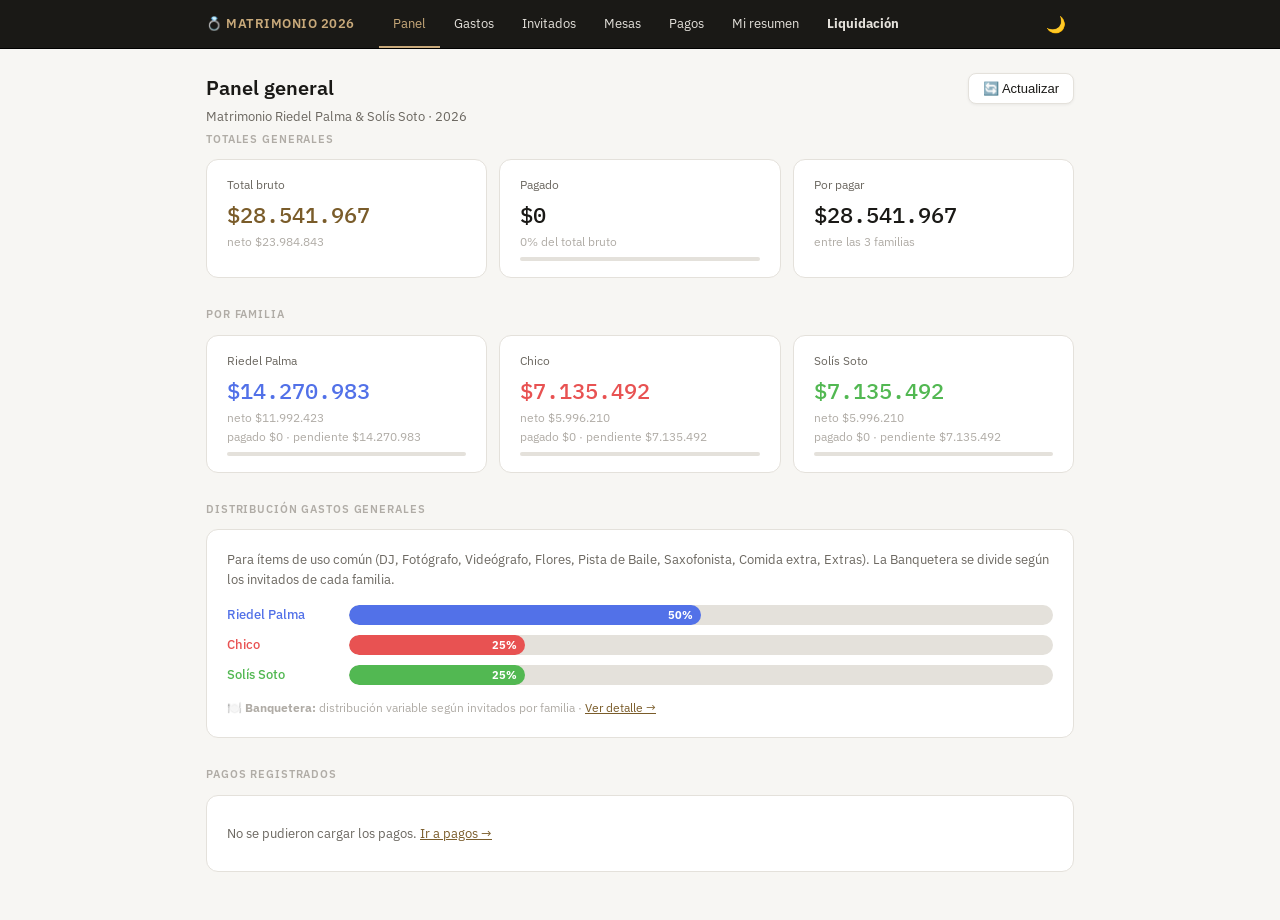
==== commit 77472751: "Update index.html" ====
--- a/index.html
+++ b/index.html
@@ -15,6 +15,7 @@
       <li><a href="index.html">Panel</a></li>
       <li><a href="gastos.html">Gastos</a></li>
       <li><a href="invitados.html">Invitados</a></li>
+      <li><a href="mesas.html">Mesas</a></li>
       <li><a href="pagos.html">Pagos</a></li>
       <li><a href="familia.html">Mi resumen</a></li>
       <li><a href="liquidacion.html"><strong>Liquidación</strong></a></li>
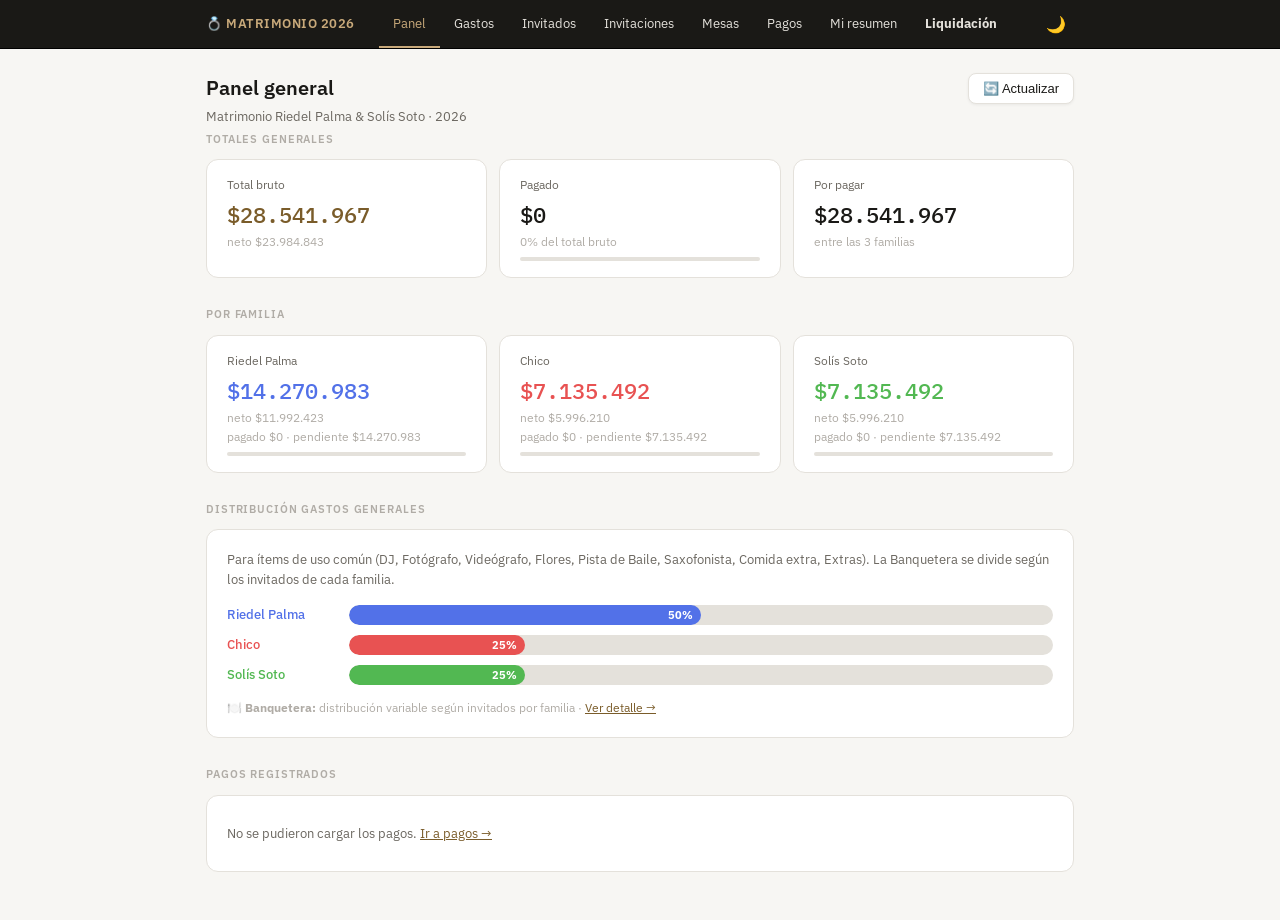
==== commit 2986218a: "Update index.html" ====
--- a/index.html
+++ b/index.html
@@ -15,6 +15,7 @@
       <li><a href="index.html">Panel</a></li>
       <li><a href="gastos.html">Gastos</a></li>
       <li><a href="invitados.html">Invitados</a></li>
+      <li><a href="status.html">Invitaciones</a></li>
       <li><a href="mesas.html">Mesas</a></li>
       <li><a href="pagos.html">Pagos</a></li>
       <li><a href="familia.html">Mi resumen</a></li>
